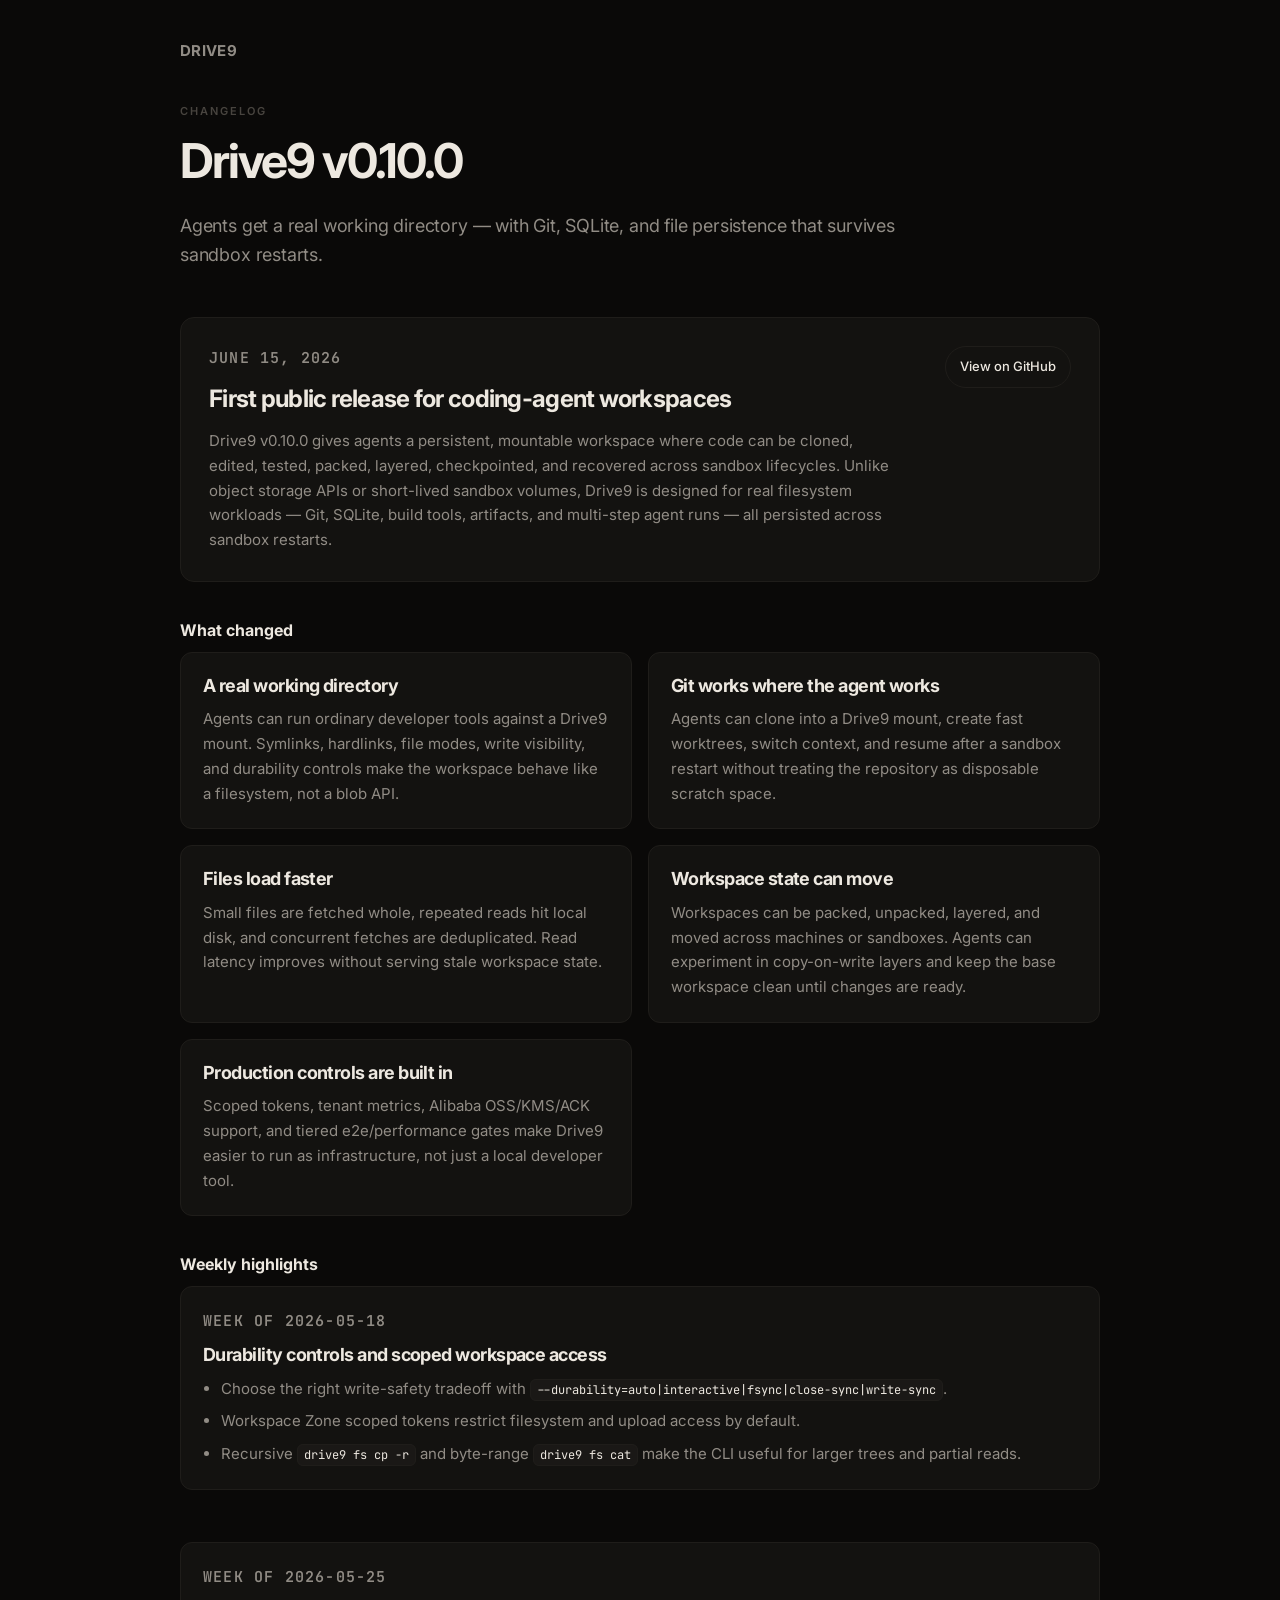
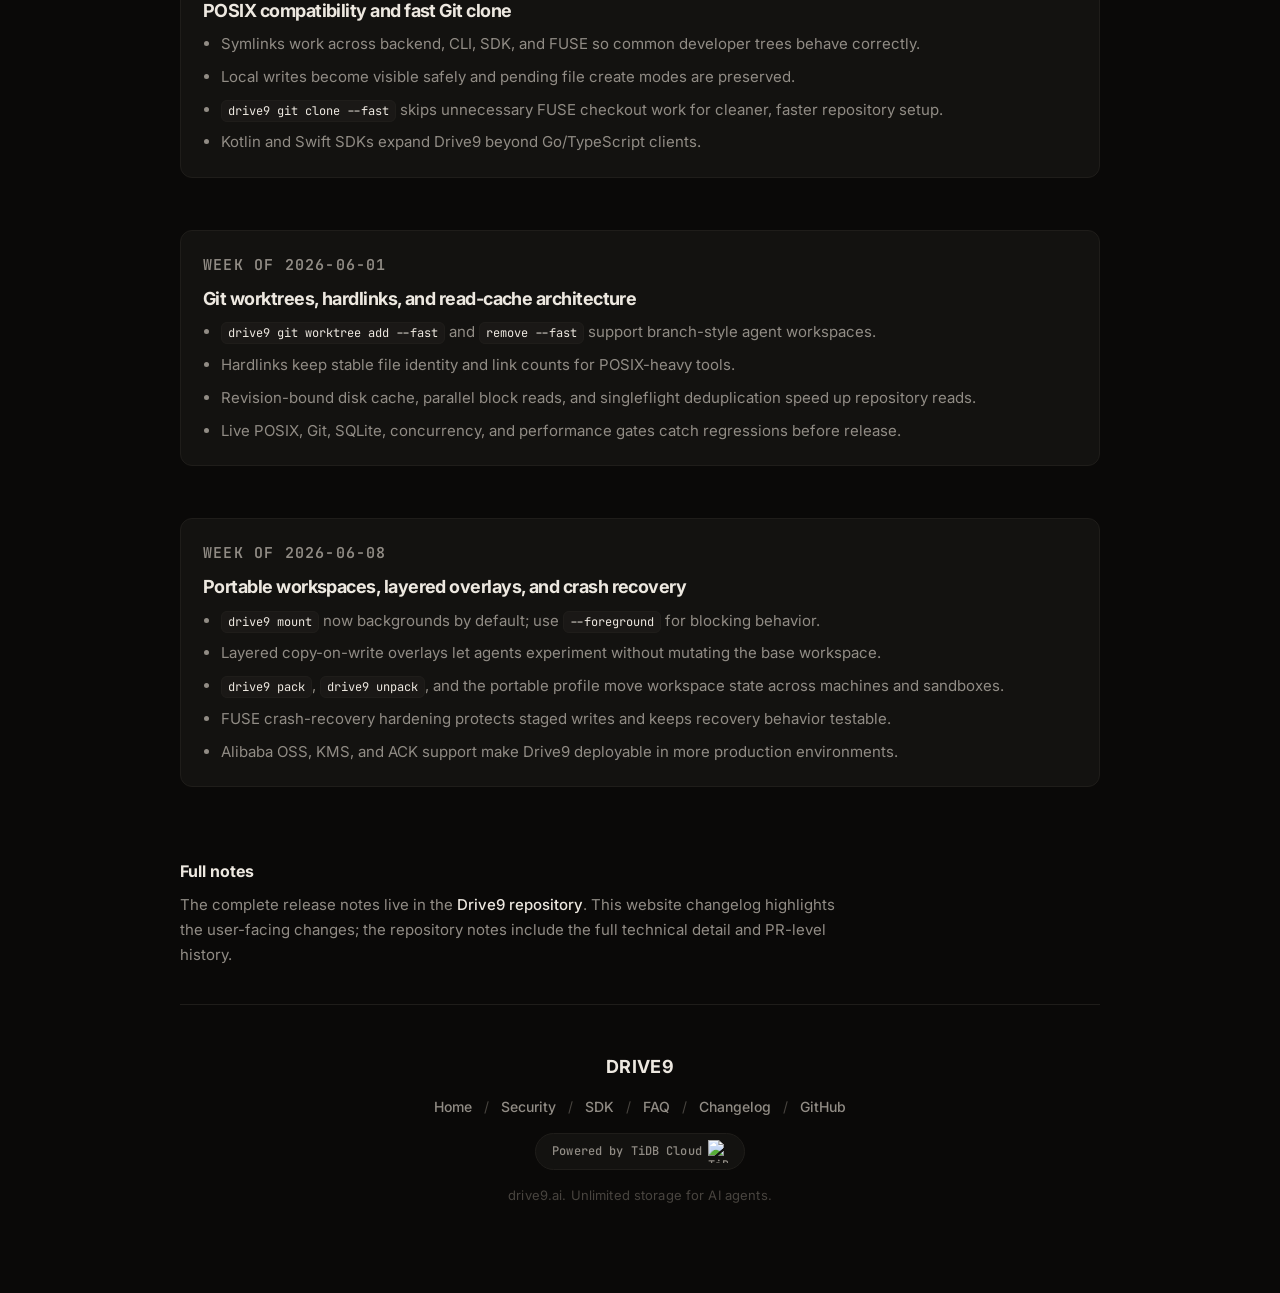
==== site/changelog.html @ 636fbf5d "site: add release notes page" ====
<!DOCTYPE html>
<html lang="en">
<head>
    <meta charset="UTF-8">
    <meta name="viewport" content="width=device-width, initial-scale=1.0">
    <title>Changelog — drive9</title>
    <link rel="icon" type="image/svg+xml" href="favicon.svg">
    <meta name="description" content="Drive9 v0.10.0 changelog: a persistent working directory for coding agents, with Git, SQLite, portable overlays, and durable files that survive sandbox restarts.">
    <link rel="stylesheet" href="styles.css">
</head>
<body>
    <main class="page secondary-page release-page">
        <header class="topbar">
            <a class="brand" href="/" aria-label="drive9 home">drive9</a>
        </header>

        <article class="secondary-content release-content">
            <p class="faq-kicker">Changelog</p>
            <h1>Drive9 v0.10.0</h1>

            <p class="secondary-intro release-intro">
                Agents get a real working directory — with Git, SQLite, and file persistence that survives sandbox restarts.
            </p>

            <section class="release-hero-card" aria-label="Latest release summary">
                <div>
                    <p class="release-date">June 15, 2026</p>
                    <h2>First public release for coding-agent workspaces</h2>
                    <p>
                        Drive9 v0.10.0 gives agents a persistent, mountable workspace where code can be cloned, edited, tested, packed, layered, checkpointed, and recovered across sandbox lifecycles. Unlike object storage APIs or short-lived sandbox volumes, Drive9 is designed for real filesystem workloads — Git, SQLite, build tools, artifacts, and multi-step agent runs — all persisted across sandbox restarts.
                    </p>
                </div>
                <a class="release-action" href="https://github.com/mem9-ai/drive9/releases/tag/v0.10.0" target="_blank" rel="noreferrer">View on GitHub</a>
            </section>

            <section>
                <h2>What changed</h2>
                <div class="release-grid">
                    <div class="release-card">
                        <h3>A real working directory</h3>
                        <p>Agents can run ordinary developer tools against a Drive9 mount. Symlinks, hardlinks, file modes, write visibility, and durability controls make the workspace behave like a filesystem, not a blob API.</p>
                    </div>
                    <div class="release-card">
                        <h3>Git works where the agent works</h3>
                        <p>Agents can clone into a Drive9 mount, create fast worktrees, switch context, and resume after a sandbox restart without treating the repository as disposable scratch space.</p>
                    </div>
                    <div class="release-card">
                        <h3>Files load faster</h3>
                        <p>Small files are fetched whole, repeated reads hit local disk, and concurrent fetches are deduplicated. Read latency improves without serving stale workspace state.</p>
                    </div>
                    <div class="release-card">
                        <h3>Workspace state can move</h3>
                        <p>Workspaces can be packed, unpacked, layered, and moved across machines or sandboxes. Agents can experiment in copy-on-write layers and keep the base workspace clean until changes are ready.</p>
                    </div>
                    <div class="release-card">
                        <h3>Production controls are built in</h3>
                        <p>Scoped tokens, tenant metrics, Alibaba OSS/KMS/ACK support, and tiered e2e/performance gates make Drive9 easier to run as infrastructure, not just a local developer tool.</p>
                    </div>
                </div>
            </section>

            <section>
                <h2>Weekly highlights</h2>
                <div class="release-timeline">
                    <section class="release-week">
                        <p class="release-week-date">Week of 2026-05-18</p>
                        <h3>Durability controls and scoped workspace access</h3>
                        <ul>
                            <li>Choose the right write-safety tradeoff with <code>--durability=auto|interactive|fsync|close-sync|write-sync</code>.</li>
                            <li>Workspace Zone scoped tokens restrict filesystem and upload access by default.</li>
                            <li>Recursive <code>drive9 fs cp -r</code> and byte-range <code>drive9 fs cat</code> make the CLI useful for larger trees and partial reads.</li>
                        </ul>
                    </section>

                    <section class="release-week">
                        <p class="release-week-date">Week of 2026-05-25</p>
                        <h3>POSIX compatibility and fast Git clone</h3>
                        <ul>
                            <li>Symlinks work across backend, CLI, SDK, and FUSE so common developer trees behave correctly.</li>
                            <li>Local writes become visible safely and pending file create modes are preserved.</li>
                            <li><code>drive9 git clone --fast</code> skips unnecessary FUSE checkout work for cleaner, faster repository setup.</li>
                            <li>Kotlin and Swift SDKs expand Drive9 beyond Go/TypeScript clients.</li>
                        </ul>
                    </section>

                    <section class="release-week">
                        <p class="release-week-date">Week of 2026-06-01</p>
                        <h3>Git worktrees, hardlinks, and read-cache architecture</h3>
                        <ul>
                            <li><code>drive9 git worktree add --fast</code> and <code>remove --fast</code> support branch-style agent workspaces.</li>
                            <li>Hardlinks keep stable file identity and link counts for POSIX-heavy tools.</li>
                            <li>Revision-bound disk cache, parallel block reads, and singleflight deduplication speed up repository reads.</li>
                            <li>Live POSIX, Git, SQLite, concurrency, and performance gates catch regressions before release.</li>
                        </ul>
                    </section>

                    <section class="release-week">
                        <p class="release-week-date">Week of 2026-06-08</p>
                        <h3>Portable workspaces, layered overlays, and crash recovery</h3>
                        <ul>
                            <li><code>drive9 mount</code> now backgrounds by default; use <code>--foreground</code> for blocking behavior.</li>
                            <li>Layered copy-on-write overlays let agents experiment without mutating the base workspace.</li>
                            <li><code>drive9 pack</code>, <code>drive9 unpack</code>, and the portable profile move workspace state across machines and sandboxes.</li>
                            <li>FUSE crash-recovery hardening protects staged writes and keeps recovery behavior testable.</li>
                            <li>Alibaba OSS, KMS, and ACK support make Drive9 deployable in more production environments.</li>
                        </ul>
                    </section>
                </div>
            </section>

            <section class="release-footnote">
                <h2>Full notes</h2>
                <p>
                    The complete release notes live in the <a href="https://github.com/mem9-ai/drive9/blob/main/docs/release-notes/2026-05-18-to-2026-06-14.md" target="_blank" rel="noreferrer">Drive9 repository</a>. This website changelog highlights the user-facing changes; the repository notes include the full technical detail and PR-level history.
                </p>
            </section>
        </article>

        <footer>
            <div class="footer-brand">drive9</div>
            <nav class="footer-links" aria-label="Footer">
                <a href="/">Home</a>
                <span class="footer-sep">/</span>
                <a href="/security.html">Security</a>
                <span class="footer-sep">/</span>
                <a href="/sdk.html">SDK</a>
                <span class="footer-sep">/</span>
                <a href="/faq.html">FAQ</a>
                <span class="footer-sep">/</span>
                <a href="/changelog.html">Changelog</a>
                <span class="footer-sep">/</span>
                <a href="https://github.com/mem9-ai/drive9" target="_blank" rel="noreferrer">GitHub</a>
            </nav>
            <a class="powered-by" href="https://www.pingcap.com?utm_source=drive9&utm_medium=referral" target="_blank" rel="noreferrer">Powered by TiDB Cloud <img src="/tidb-logo.svg" alt="TiDB Cloud" width="20" height="23"></a>
            <p class="footer-tagline">drive9.ai. Unlimited storage for AI agents.</p>
        </footer>
    </main>
</body>
</html>
---- site/styles.css ----
@import url('https://fonts.googleapis.com/css2?family=Inter:wght@400;500;700&family=JetBrains+Mono:wght@400;500;600&display=swap');

:root {
    color-scheme: dark;
    --bg: #0a0908;
    --ink: #ede8e0;
    --muted: #918c85;
    --faint: #48443f;
    --line: #1f1d1a;
    --paper: #131210;
    --warm: #1a1816;
}

*, *::before, *::after { box-sizing: border-box; margin: 0; padding: 0; }

html {
    min-height: 100%;
    -webkit-font-smoothing: antialiased;
    -moz-osx-font-smoothing: grayscale;
}

body {
    min-height: 100vh;
    background: var(--bg);
    color: var(--ink);
    font-family: 'Inter', ui-sans-serif, system-ui, -apple-system, sans-serif;
    font-size: 16px;
    line-height: 1.5;
}

a {
    color: inherit;
    text-decoration: none;
    transition: opacity 0.2s;
}

a:hover { opacity: 0.6; }

/* ---- Layout ---- */

.page {
    width: min(920px, calc(100% - 64px));
    min-height: 100vh;
    margin: 0 auto;
    display: flex;
    flex-direction: column;
}

/* ---- Topbar ---- */

.topbar {
    display: flex;
    align-items: center;
    padding: 40px 0;
}

.brand {
    font-size: 15px;
    font-weight: 700;
    letter-spacing: 0.02em;
    color: var(--muted);
    text-transform: uppercase;
}

/* ---- Hero ---- */

.hero {
    flex: 1;
    display: flex;
    flex-direction: column;
    justify-content: center;
    gap: 0;
    padding: 0 0 72px;
}

.eyebrow {
    margin-bottom: 28px;
    color: var(--faint);
    font-size: 11px;
    font-weight: 600;
    letter-spacing: 0.18em;
    text-transform: uppercase;
}

h1 {
    max-width: 20ch;
    margin-bottom: 20px;
    font-size: clamp(44px, 6vw, 68px);
    font-weight: 700;
    line-height: 0.95;
    letter-spacing: -0.045em;
    color: var(--ink);
}

.hero h1 {
    background: linear-gradient(135deg, #ede8e0 0%, #918c85 40%, #ede8e0 60%, #48443f 100%);
    background-size: 200% 200%;
    -webkit-background-clip: text;
    -webkit-text-fill-color: transparent;
    background-clip: text;
    animation: shimmer 6s ease-in-out infinite;
}

@keyframes shimmer {
    0%, 100% { background-position: 0% 50%; }
    50% { background-position: 100% 50%; }
}

.subcopy {
    max-width: 540px;
    margin-bottom: 48px;
    color: var(--muted);
    font-size: 18px;
    line-height: 1.5;
    letter-spacing: -0.01em;
}

.instruction-label {
    margin-bottom: 16px;
    font-family: 'Inter', sans-serif;
    font-size: 11px;
    font-weight: 600;
    letter-spacing: 0.18em;
    text-transform: uppercase;
    color: var(--faint);
}

/* ---- The instruction — the core artifact ---- */

.instruction {
    position: relative;
    max-width: 780px;
    margin-bottom: 40px;
    padding: 32px 36px;
    border: 1px solid var(--line);
    border-radius: 12px;
    background: var(--paper);
    box-shadow:
        0 1px 2px rgba(0, 0, 0, 0.2),
        0 8px 32px rgba(0, 0, 0, 0.4);
    font-family: 'JetBrains Mono', 'SFMono-Regular', Consolas, monospace;
    font-size: clamp(16px, 2vw, 21px);
    font-weight: 500;
    line-height: 1.6;
    letter-spacing: -0.02em;
    color: var(--ink);
    cursor: pointer;
    transition: box-shadow 0.3s, border-color 0.3s;
}

.instruction:hover {
    border-color: #3d3832;
    box-shadow:
        0 1px 2px rgba(0, 0, 0, 0.2),
        0 12px 48px rgba(0, 0, 0, 0.5);
}

.instruction:focus-visible {
    outline: 2px solid #b9b2a7;
    outline-offset: 4px;
}

.instruction::after {
    content: 'click to copy';
    position: absolute;
    top: 12px;
    right: 16px;
    font-family: 'Inter', sans-serif;
    font-size: 10px;
    font-weight: 600;
    letter-spacing: 0.08em;
    text-transform: uppercase;
    color: var(--faint);
    opacity: 0;
    transition: opacity 0.25s;
}

.instruction:hover::after {
    opacity: 1;
}

.instruction[data-copied]::after {
    content: 'copied';
    opacity: 1;
    color: var(--ink);
}

/* ---- Human-facing resources ---- */

.human {
    padding-top: 10px;
}

.human-label {
    padding-bottom: 14px;
    color: var(--faint);
    font-size: 11px;
    font-weight: 600;
    letter-spacing: 0.18em;
    text-transform: uppercase;
}

.trust {
    display: flex;
    align-items: center;
    gap: 18px;
    padding: 22px 0;
    border-top: 1px solid var(--line);
    color: var(--muted);
    font-size: 15px;
    font-weight: 500;
    letter-spacing: 0.01em;
}

.trust strong {
    color: var(--ink);
    font-size: 16px;
    font-weight: 700;
    margin-right: 10px;
}

.trust a {
    margin-left: auto;
    color: var(--muted);
    font-size: 13px;
    font-weight: 600;
    white-space: nowrap;
}

.trust a:hover { opacity: 0.5; }

.setup {
    display: flex;
    align-items: center;
    gap: 20px;
    padding: 24px 0;
    border-top: 1px solid var(--line);
    font-size: 13px;
    color: var(--muted);
}

.setup p {
    font-weight: 600;
    color: var(--ink);
    white-space: nowrap;
}

.setup code {
    padding: 8px 14px;
    border: 1px solid var(--line);
    border-radius: 8px;
    background: var(--warm);
    font-family: 'JetBrains Mono', monospace;
    font-size: 12px;
    font-weight: 500;
    color: var(--ink);
    user-select: all;
}

.setup a {
    margin-left: auto;
    font-weight: 600;
    color: var(--muted);
    white-space: nowrap;
}

.setup a:hover { opacity: 0.5; }

/* ---- Footer ---- */

footer {
    display: flex;
    flex-direction: column;
    align-items: center;
    gap: 16px;
    padding: 48px 0 48px;
    border-top: 1px solid var(--line);
    text-align: center;
}

.footer-brand {
    font-size: 18px;
    font-weight: 700;
    letter-spacing: 0.02em;
    color: var(--ink);
    text-transform: uppercase;
}

.footer-links {
    display: flex;
    align-items: center;
    gap: 12px;
    font-size: 14px;
    font-weight: 500;
    color: var(--muted);
}

.footer-links a { color: var(--muted); }
.footer-links a:hover { opacity: 0.5; }

.footer-sep {
    color: var(--faint);
    font-weight: 400;
}

.powered-by {
    display: inline-flex;
    align-items: center;
    gap: 6px;
    padding: 6px 16px;
    border: 1px solid var(--line);
    border-radius: 20px;
    background: var(--paper);
    font-family: 'JetBrains Mono', monospace;
    font-size: 12px;
    font-weight: 500;
    color: var(--muted);
    letter-spacing: 0.01em;
    transition: border-color 0.2s;
}

.powered-by img {
    display: block;
}

.powered-by:hover {
    border-color: #3d3832;
    opacity: 1;
}

.footer-tagline {
    font-size: 13px;
    font-weight: 400;
    color: var(--faint);
    letter-spacing: 0.01em;
}

/* ---- Secondary pages ---- */

.secondary-page {
    padding-bottom: 40px;
}

.secondary-page h1 {
    max-width: none;
    margin-bottom: 24px;
    font-size: clamp(32px, 5vw, 48px);
    line-height: 1.1;
}

.secondary-intro {
    max-width: 680px;
    margin-bottom: 48px;
    color: var(--muted);
    font-size: 18px;
    line-height: 1.6;
    letter-spacing: -0.01em;
}

.secondary-content section {
    margin-bottom: 36px;
}

.secondary-content h2 {
    margin-bottom: 10px;
    font-size: 16px;
    font-weight: 700;
    color: var(--ink);
}

.secondary-content section p {
    max-width: 680px;
    color: var(--muted);
    font-size: 15px;
    line-height: 1.65;
}

.secondary-content section a {
    color: var(--ink);
    font-weight: 500;
}

/* ---- FAQ page ---- */

.faq-page h1 {
    max-width: 12ch;
    margin-bottom: 24px;
    font-size: clamp(34px, 5vw, 52px);
    line-height: 1.02;
}

.faq-kicker {
    margin-bottom: 16px;
    color: var(--faint);
    font-size: 11px;
    font-weight: 600;
    letter-spacing: 0.18em;
    text-transform: uppercase;
}

.faq-intro {
    max-width: 680px;
    margin-bottom: 48px;
}

.faq-list {
    border-top: 1px solid var(--line);
}

.faq-item {
    display: grid;
    grid-template-columns: 56px minmax(0, 1fr);
    gap: 18px;
    padding: 24px 0 28px;
    border-bottom: 1px solid var(--line);
}

.faq-number {
    padding-top: 2px;
    font-family: 'JetBrains Mono', 'SFMono-Regular', Consolas, monospace;
    font-size: 12px;
    font-weight: 600;
    letter-spacing: 0.08em;
    color: var(--faint);
}

.faq-copy h2 {
    margin-bottom: 10px;
    font-size: 22px;
    font-weight: 700;
    line-height: 1.2;
    letter-spacing: -0.03em;
    color: var(--ink);
}

.faq-copy p {
    max-width: 680px;
    color: var(--muted);
    font-size: 15px;
    line-height: 1.7;
}

.faq-copy code {
    padding: 2px 6px;
    border: 1px solid var(--line);
    border-radius: 6px;
    background: var(--warm);
    font-family: 'JetBrains Mono', monospace;
    font-size: 12px;
    color: var(--ink);
}

.faq-copy a {
    color: var(--ink);
    font-weight: 500;
}

/* ---- Responsive ---- */

@media (max-width: 720px) {
    .page { width: min(100% - 40px, 920px); }
    .hero { padding: 20px 0 60px; }
    h1 { font-size: 48px; margin-bottom: 36px; }
    .instruction { padding: 24px; }
    .instruction::after { display: none; }
    .trust { flex-direction: column; align-items: flex-start; gap: 10px; }
    .trust a { margin-left: 0; }
    .setup { flex-direction: column; align-items: flex-start; gap: 12px; }
    .setup a { margin-left: 0; }
    .faq-item { grid-template-columns: 1fr; gap: 8px; }
    .faq-copy h2 { font-size: 20px; }
}

/* ---- Release notes page ---- */

.release-page h1 {
    max-width: 12ch;
}

.release-intro {
    max-width: 760px;
}

.release-hero-card {
    display: flex;
    align-items: flex-start;
    justify-content: space-between;
    gap: 32px;
    margin-bottom: 48px;
    padding: 28px;
    border: 1px solid var(--line);
    border-radius: 14px;
    background: var(--paper);
}

.release-hero-card h2 {
    margin-bottom: 12px;
    font-size: 24px;
    letter-spacing: -0.03em;
}

.release-hero-card p {
    max-width: 640px;
}

.release-date,
.release-week-date {
    margin-bottom: 10px;
    color: var(--faint);
    font-family: 'JetBrains Mono', monospace;
    font-size: 12px;
    font-weight: 600;
    letter-spacing: 0.08em;
    text-transform: uppercase;
}

.release-action {
    flex: 0 0 auto;
    padding: 10px 14px;
    border: 1px solid var(--line);
    border-radius: 999px;
    color: var(--ink);
    font-size: 13px;
    font-weight: 600;
    white-space: nowrap;
}

.release-grid {
    display: grid;
    grid-template-columns: repeat(2, minmax(0, 1fr));
    gap: 16px;
}

.release-card,
.release-week {
    padding: 22px;
    border: 1px solid var(--line);
    border-radius: 12px;
    background: var(--paper);
}

.release-card h3,
.release-week h3 {
    margin-bottom: 10px;
    color: var(--ink);
    font-size: 18px;
    line-height: 1.25;
    letter-spacing: -0.03em;
}

.release-card p,
.release-footnote p {
    max-width: 680px;
    color: var(--muted);
    font-size: 15px;
    line-height: 1.7;
}

.release-timeline {
    display: grid;
    gap: 16px;
}

.release-week ul {
    display: grid;
    gap: 8px;
    padding-left: 18px;
    color: var(--muted);
    font-size: 15px;
    line-height: 1.65;
}

.release-week code {
    padding: 2px 6px;
    border: 1px solid var(--line);
    border-radius: 6px;
    background: var(--warm);
    font-family: 'JetBrains Mono', monospace;
    font-size: 12px;
    color: var(--ink);
}

.release-footnote a {
    color: var(--ink);
    font-weight: 600;
}

@media (max-width: 720px) {
    .release-hero-card {
        flex-direction: column;
        gap: 18px;
        padding: 22px;
    }
    .release-grid {
        grid-template-columns: 1fr;
    }
}
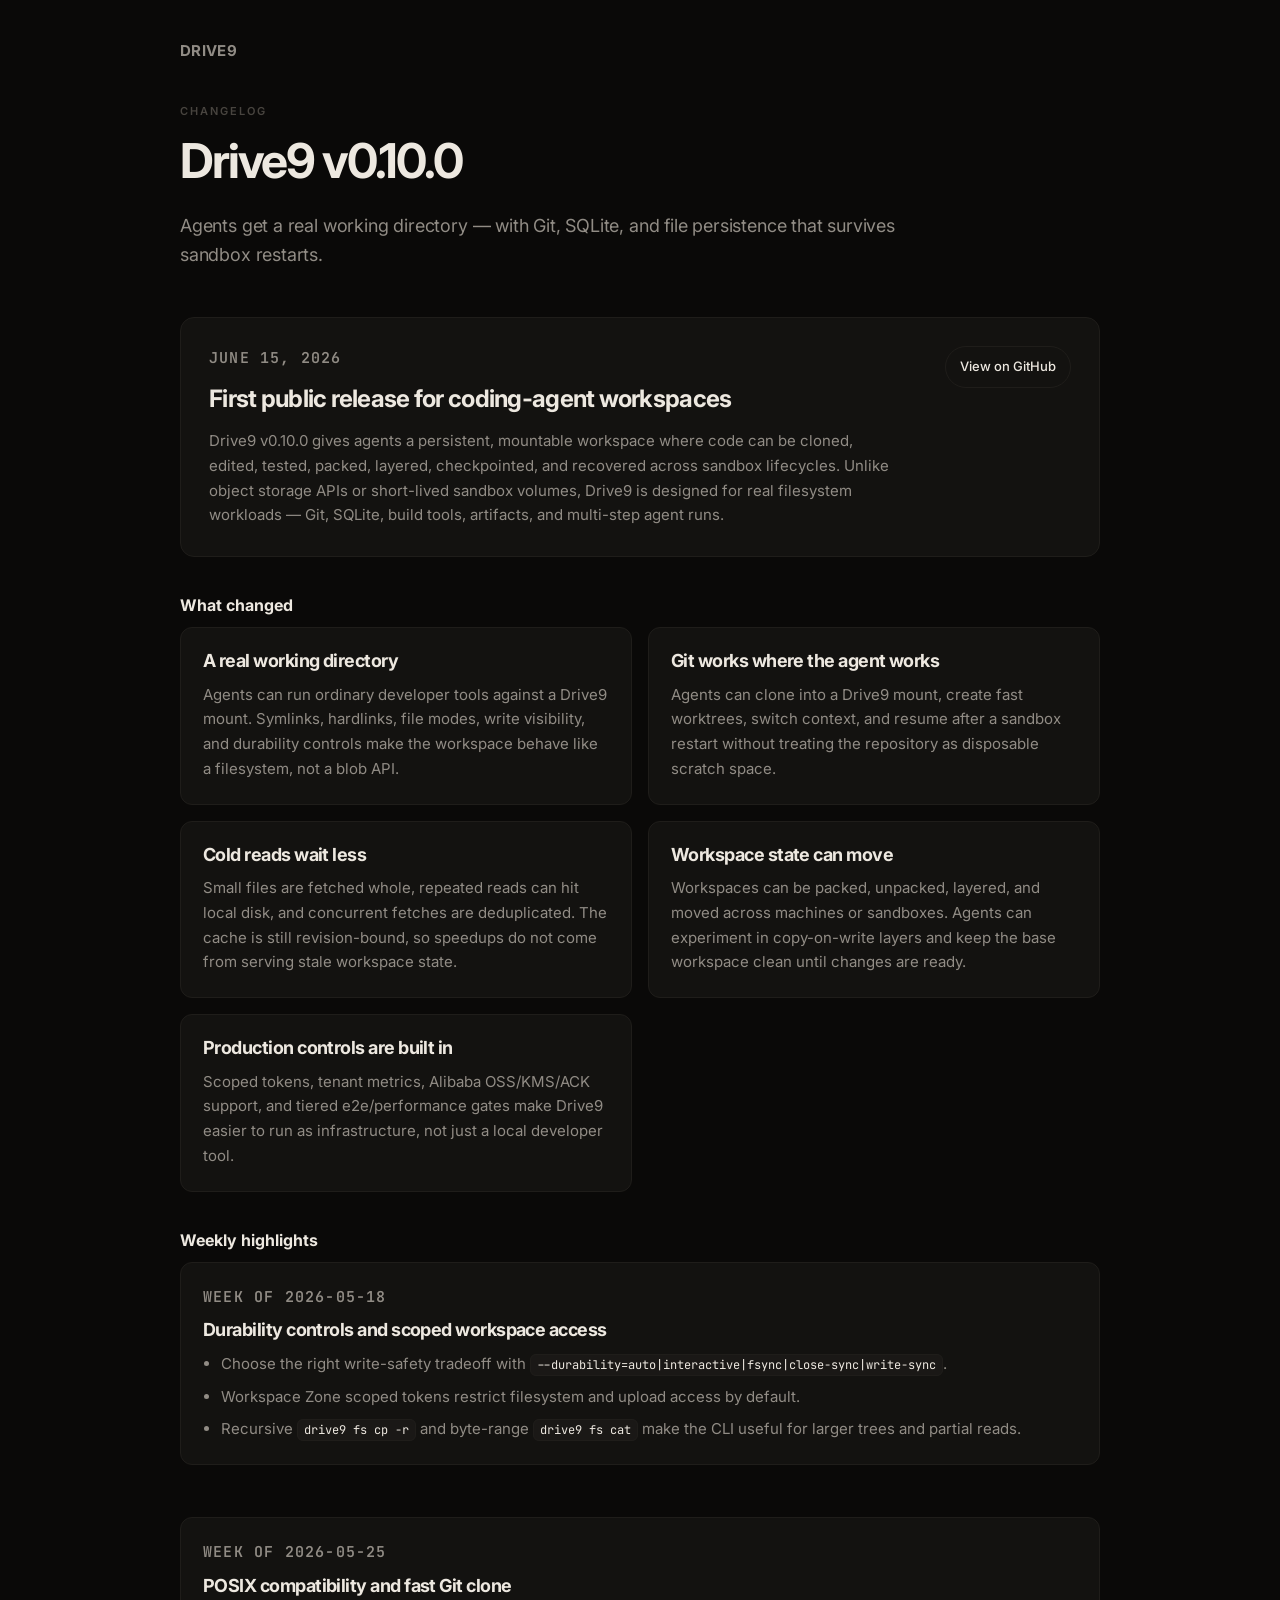
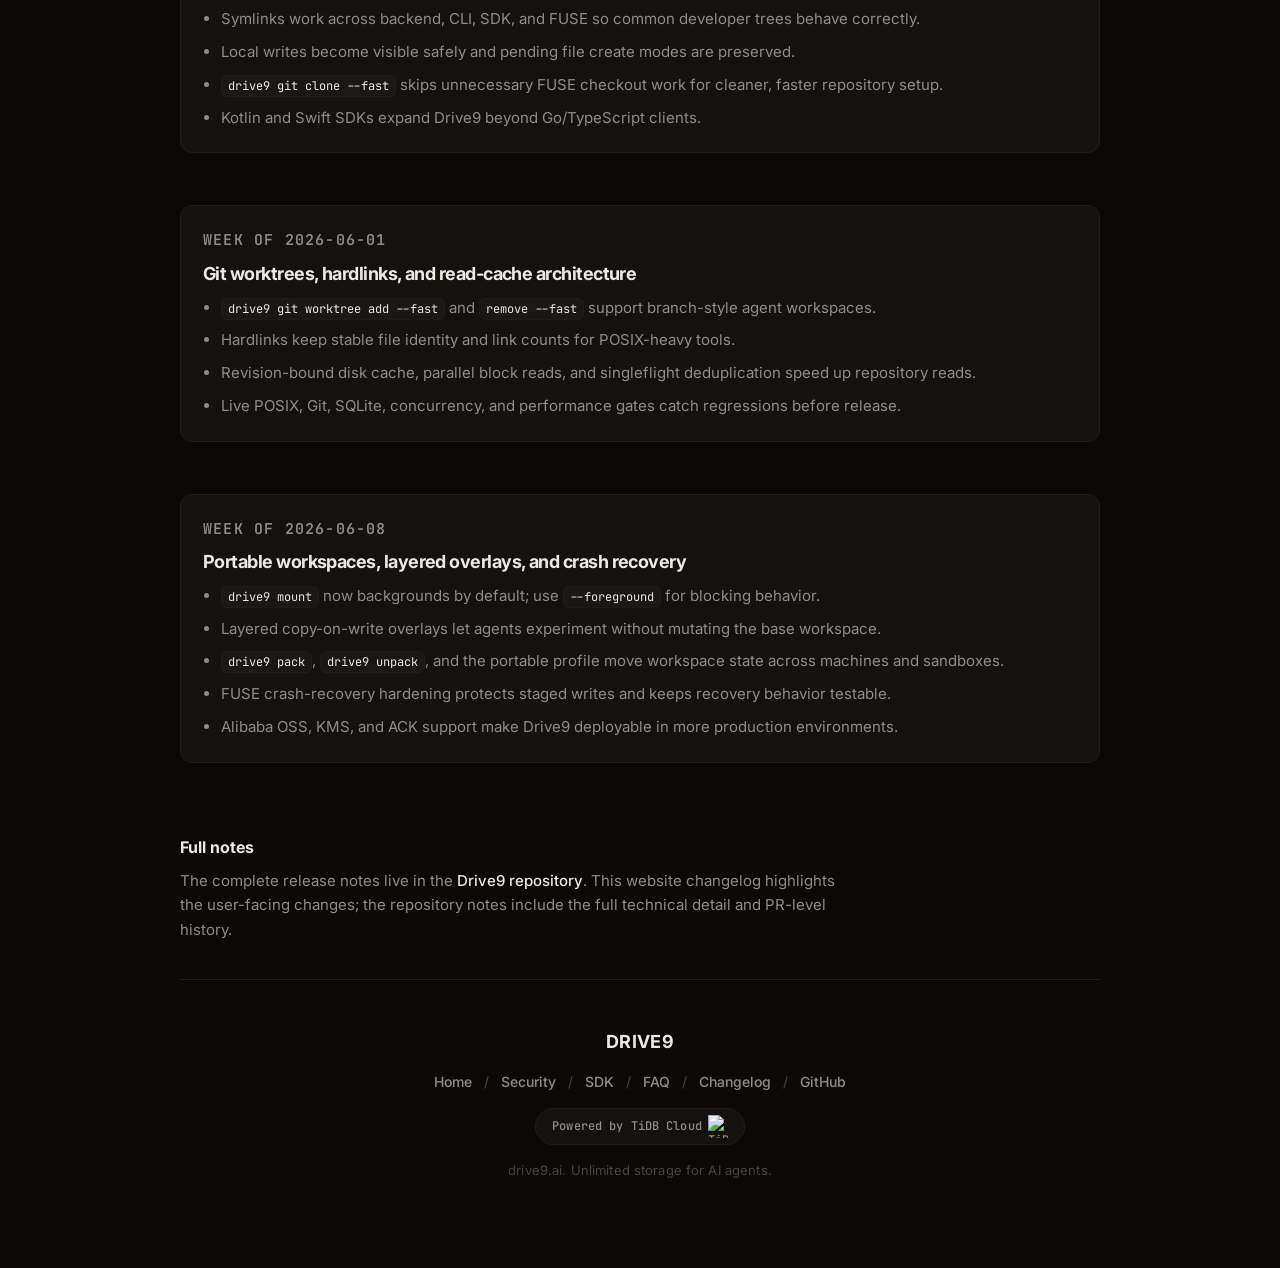
==== commit 2124dec1: "site: add release notes page" ====
--- a/site/changelog.html
+++ b/site/changelog.html
@@ -27,7 +27,7 @@
                     <p class="release-date">June 15, 2026</p>
                     <h2>First public release for coding-agent workspaces</h2>
                     <p>
-                        Drive9 v0.10.0 gives agents a persistent, mountable workspace where code can be cloned, edited, tested, packed, layered, checkpointed, and recovered across sandbox lifecycles. Unlike object storage APIs or short-lived sandbox volumes, Drive9 is designed for real filesystem workloads — Git, SQLite, build tools, artifacts, and multi-step agent runs — all persisted across sandbox restarts.
+                        Drive9 v0.10.0 gives agents a persistent, mountable workspace where code can be cloned, edited, tested, packed, layered, checkpointed, and recovered across sandbox lifecycles. Unlike object storage APIs or short-lived sandbox volumes, Drive9 is designed for real filesystem workloads — Git, SQLite, build tools, artifacts, and multi-step agent runs.
                     </p>
                 </div>
                 <a class="release-action" href="https://github.com/mem9-ai/drive9/releases/tag/v0.10.0" target="_blank" rel="noreferrer">View on GitHub</a>
@@ -45,8 +45,8 @@
                         <p>Agents can clone into a Drive9 mount, create fast worktrees, switch context, and resume after a sandbox restart without treating the repository as disposable scratch space.</p>
                     </div>
                     <div class="release-card">
-                        <h3>Files load faster</h3>
-                        <p>Small files are fetched whole, repeated reads hit local disk, and concurrent fetches are deduplicated. Read latency improves without serving stale workspace state.</p>
+                        <h3>Cold reads wait less</h3>
+                        <p>Small files are fetched whole, repeated reads can hit local disk, and concurrent fetches are deduplicated. The cache is still revision-bound, so speedups do not come from serving stale workspace state.</p>
                     </div>
                     <div class="release-card">
                         <h3>Workspace state can move</h3>
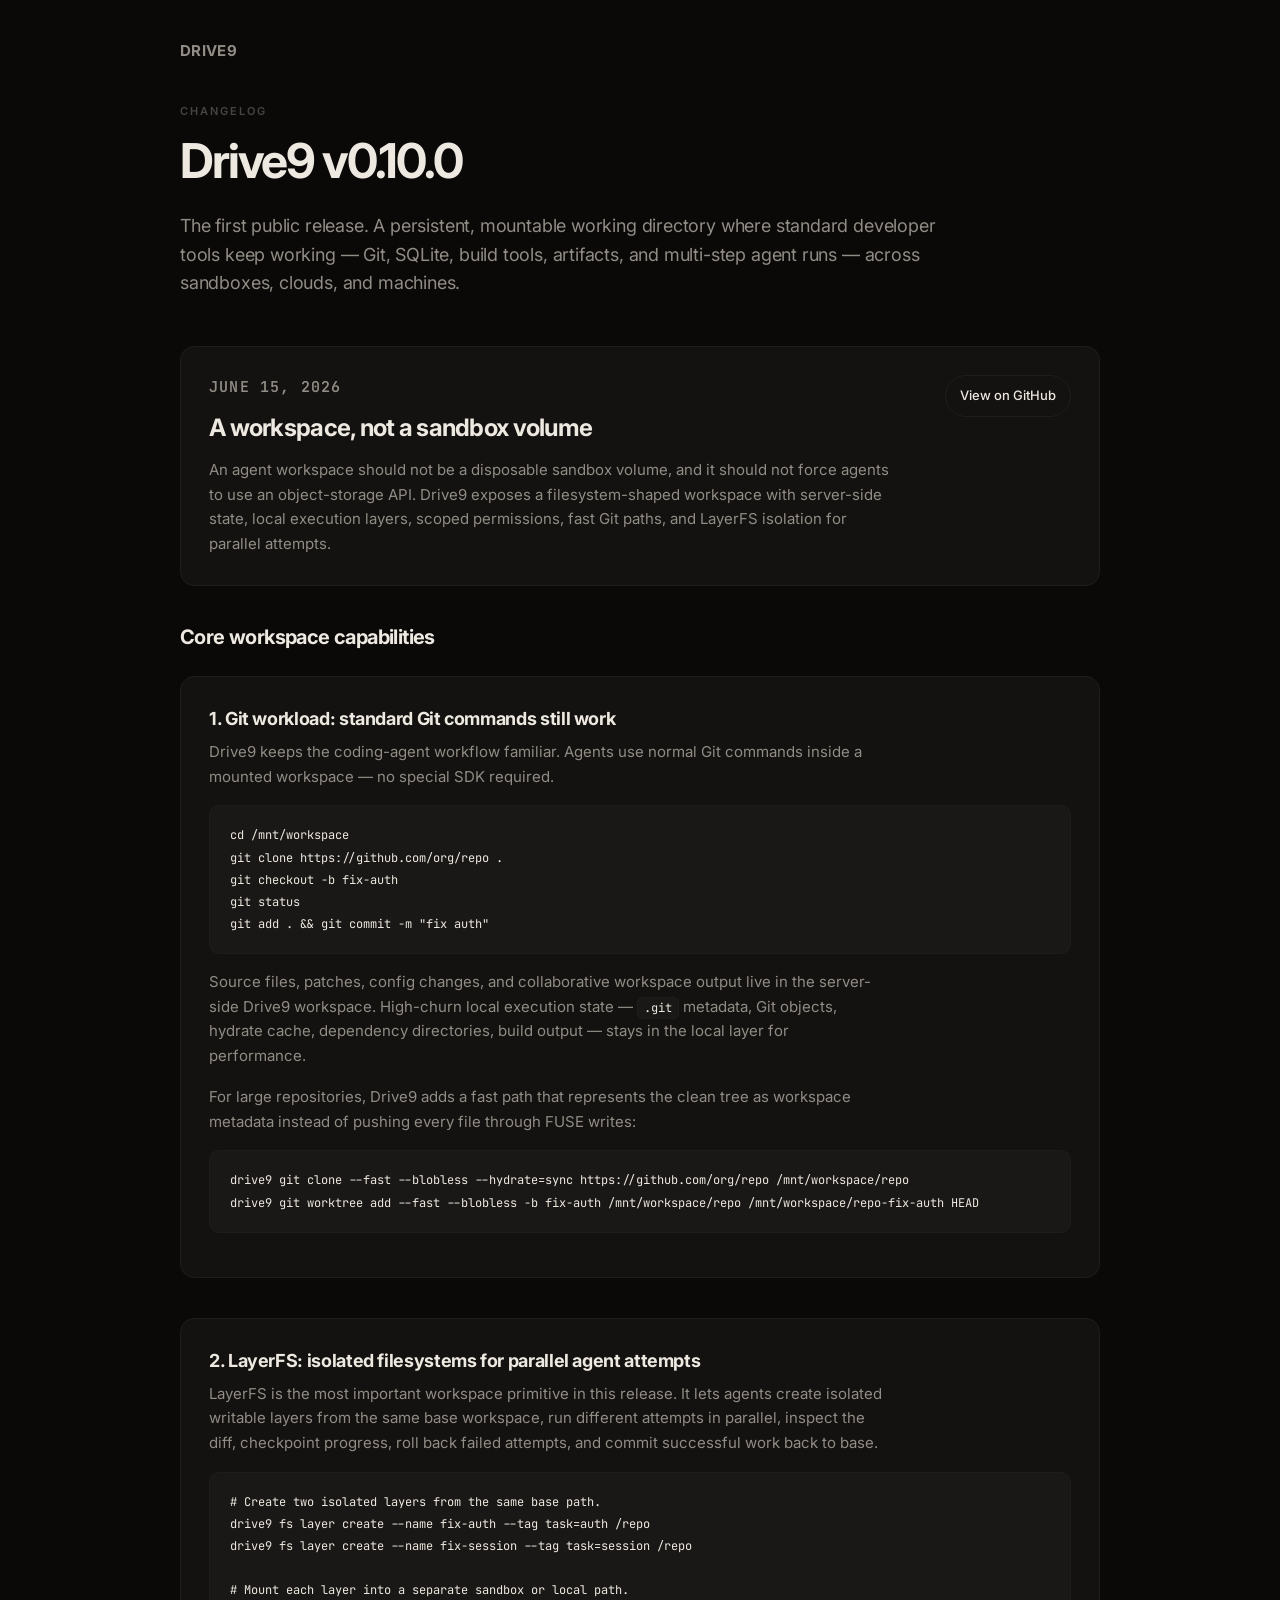
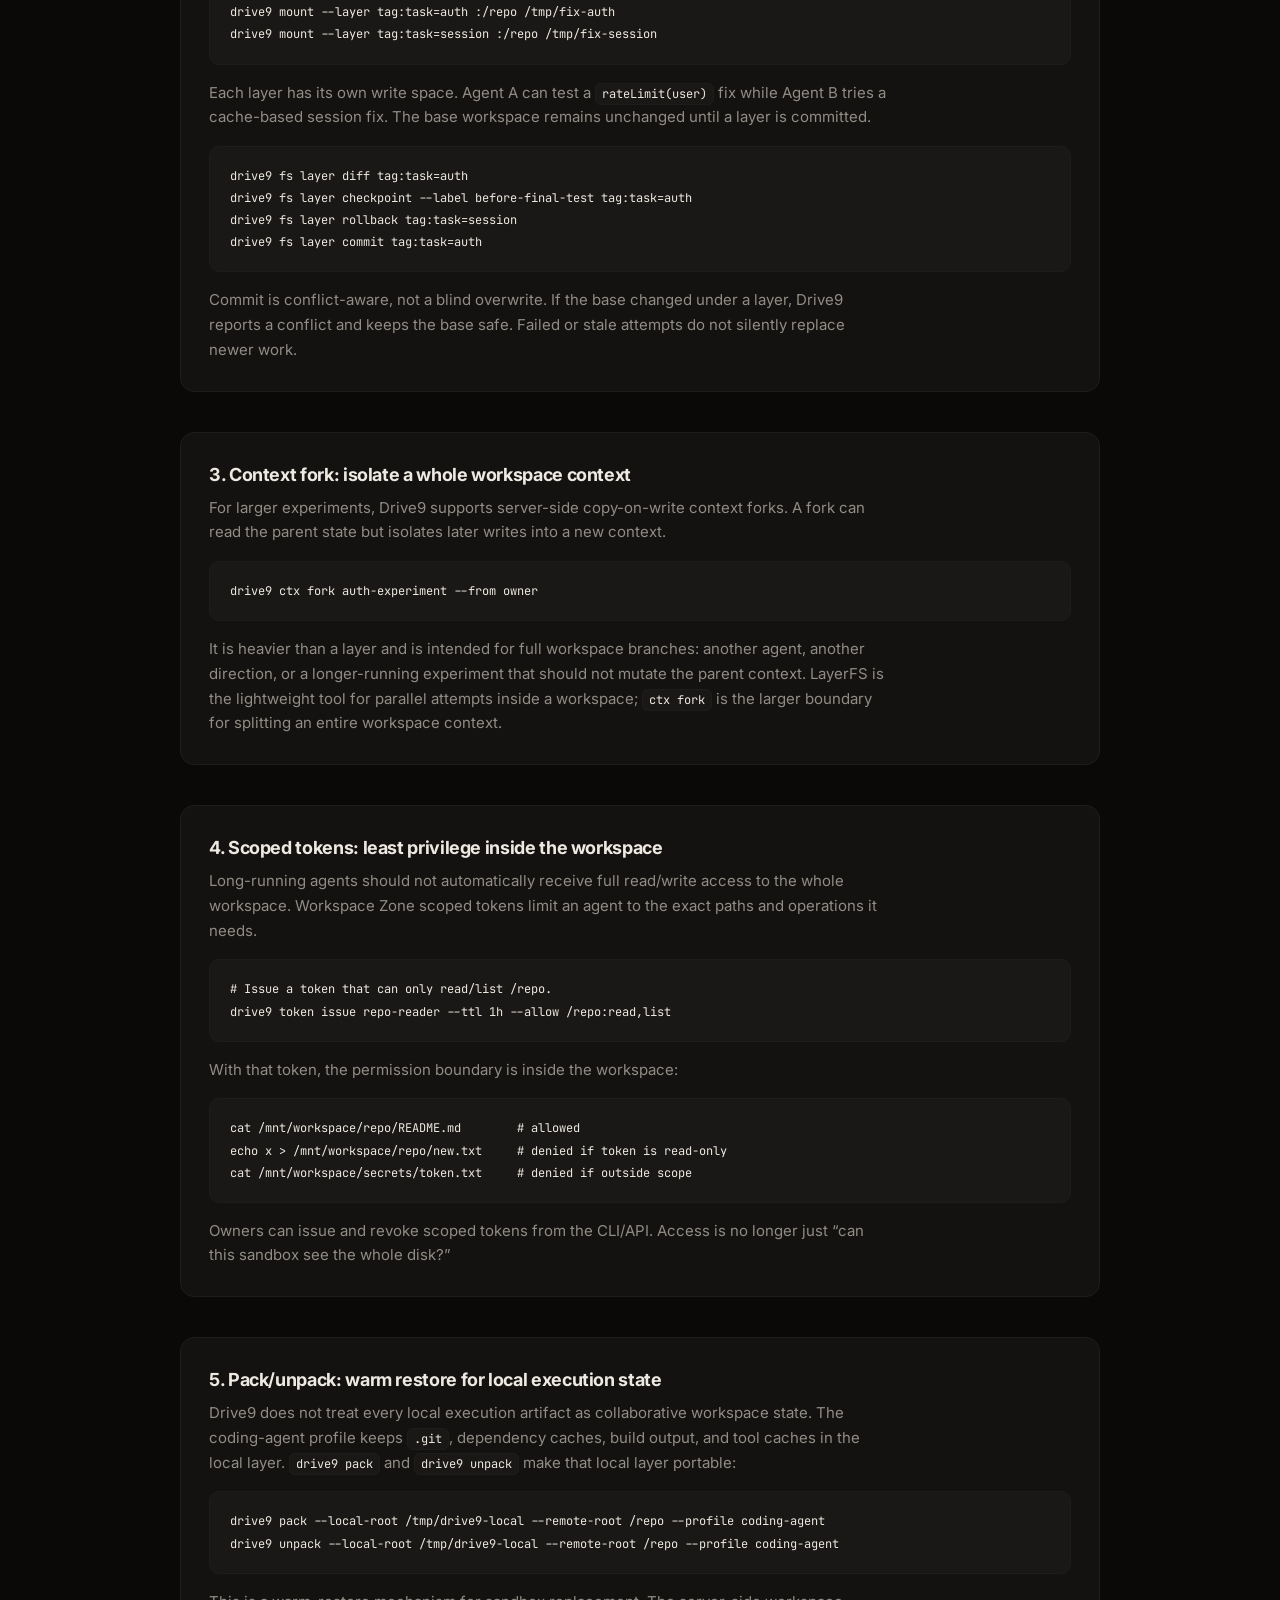
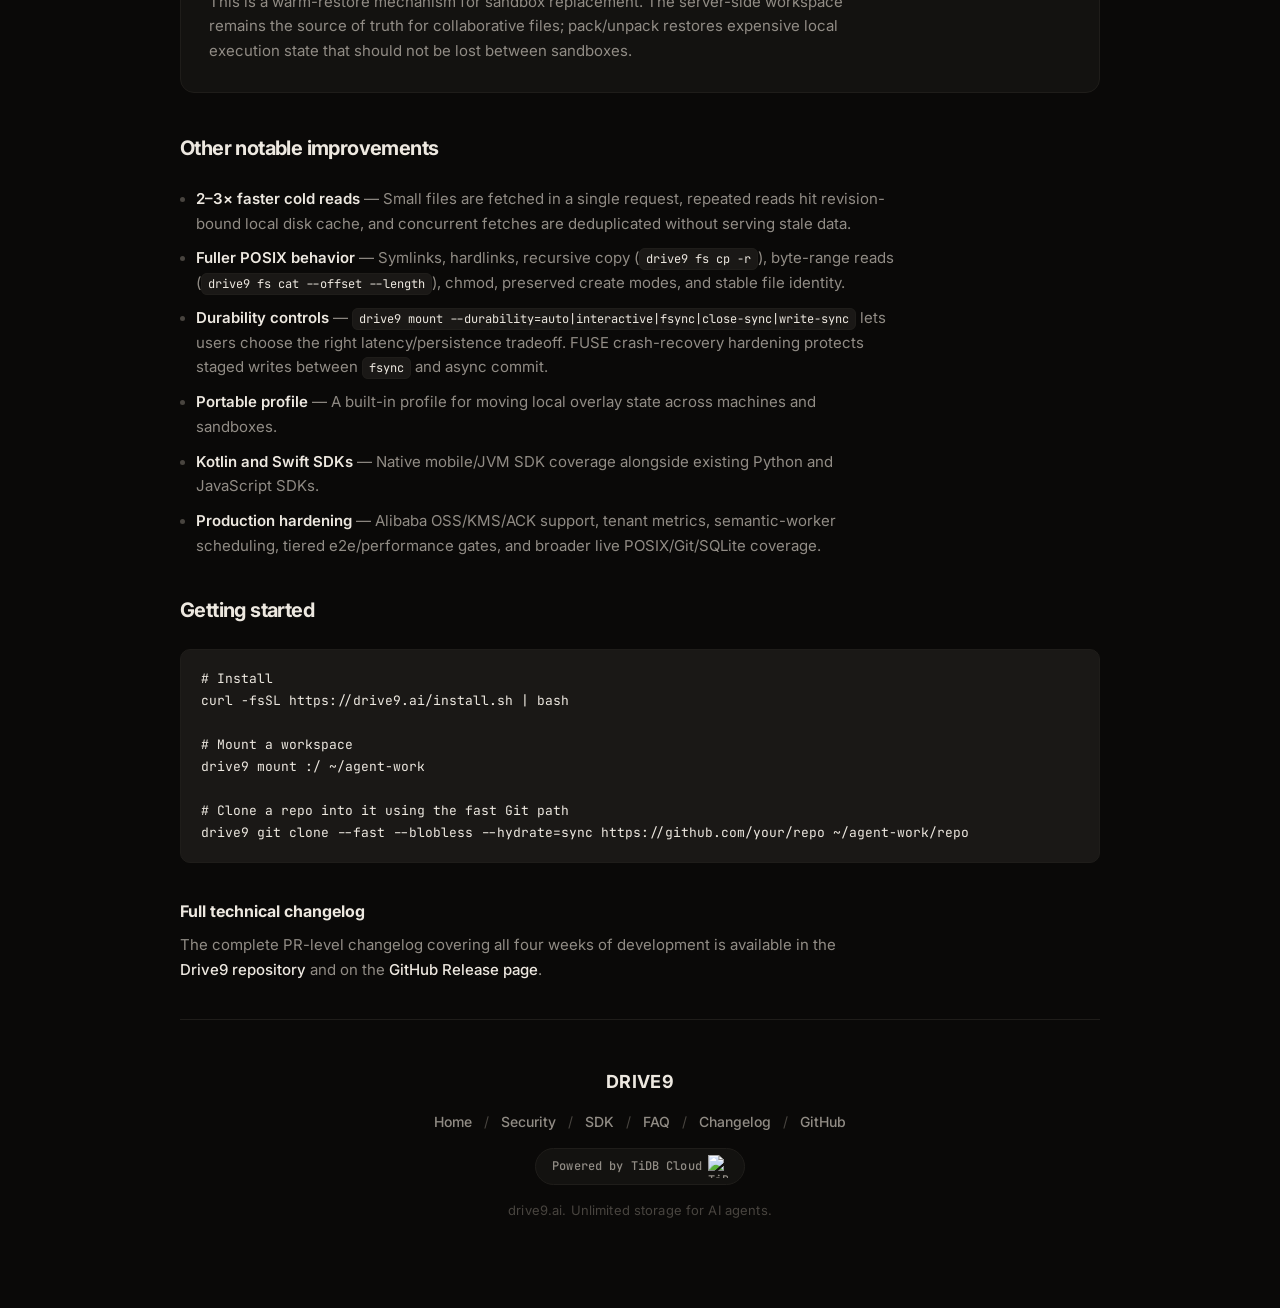
==== commit 2a60395f: "changelog: sync v0.10.0 page with GitHub Release final version Replaces the thin "What changed" card" ====
--- a/site/changelog.html
+++ b/site/changelog.html
@@ -5,8 +5,99 @@
     <meta name="viewport" content="width=device-width, initial-scale=1.0">
     <title>Changelog — drive9</title>
     <link rel="icon" type="image/svg+xml" href="favicon.svg">
-    <meta name="description" content="Drive9 v0.10.0 changelog: a persistent working directory for coding agents, with Git, SQLite, portable overlays, and durable files that survive sandbox restarts.">
+    <meta name="description" content="Drive9 v0.10.0: a persistent, mountable working directory for coding agents — Git-native workflows, LayerFS isolation, context forks, scoped tokens, and portable workspaces.">
     <link rel="stylesheet" href="styles.css">
+    <style>
+        /* Changelog-specific additions */
+        .release-section { margin-bottom: 48px; }
+        .release-section > h2 {
+            margin-bottom: 24px;
+            font-size: 20px;
+            font-weight: 700;
+            letter-spacing: -0.03em;
+            color: var(--ink);
+        }
+        .release-capability {
+            margin-bottom: 40px;
+            padding: 28px;
+            border: 1px solid var(--line);
+            border-radius: 14px;
+            background: var(--paper);
+        }
+        .release-capability h3 {
+            margin-bottom: 8px;
+            font-size: 18px;
+            font-weight: 700;
+            letter-spacing: -0.02em;
+            color: var(--ink);
+        }
+        .release-capability p {
+            max-width: 720px;
+            margin-bottom: 16px;
+            color: var(--muted);
+            font-size: 15px;
+            line-height: 1.7;
+        }
+        .release-capability p:last-child { margin-bottom: 0; }
+        .release-code {
+            overflow-x: auto;
+            margin: 16px 0;
+            padding: 18px 20px;
+            border: 1px solid var(--line);
+            border-radius: 10px;
+            background: var(--warm);
+            color: var(--ink);
+            font-family: 'JetBrains Mono', 'SFMono-Regular', Consolas, monospace;
+            font-size: 13px;
+            line-height: 1.7;
+            white-space: pre;
+        }
+        .release-code code { font-family: inherit; font-size: inherit; }
+        .release-bullets {
+            list-style: none;
+            padding: 0;
+            margin: 0 0 16px;
+        }
+        .release-bullets li {
+            position: relative;
+            padding-left: 16px;
+            margin-bottom: 10px;
+            max-width: 720px;
+            color: var(--muted);
+            font-size: 15px;
+            line-height: 1.65;
+        }
+        .release-bullets li::before {
+            content: '';
+            position: absolute;
+            left: 0;
+            top: 10px;
+            width: 5px;
+            height: 5px;
+            border-radius: 50%;
+            background: var(--faint);
+        }
+        .release-bullets li strong {
+            color: var(--ink);
+            font-weight: 600;
+        }
+        .release-bullets li code,
+        .release-capability code {
+            padding: 2px 6px;
+            border: 1px solid var(--line);
+            border-radius: 6px;
+            background: var(--warm);
+            font-family: 'JetBrains Mono', monospace;
+            font-size: 12px;
+            color: var(--ink);
+        }
+        .release-code code {
+            padding: 0;
+            border: none;
+            background: none;
+            border-radius: 0;
+        }
+    </style>
 </head>
 <body>
     <main class="page secondary-page release-page">
@@ -19,99 +110,146 @@
             <h1>Drive9 v0.10.0</h1>
 
             <p class="secondary-intro release-intro">
-                Agents get a real working directory — with Git, SQLite, and file persistence that survives sandbox restarts.
+                The first public release. A persistent, mountable working directory where standard developer tools keep working &mdash; Git, SQLite, build tools, artifacts, and multi-step agent runs &mdash; across sandboxes, clouds, and machines.
             </p>
 
             <section class="release-hero-card" aria-label="Latest release summary">
                 <div>
                     <p class="release-date">June 15, 2026</p>
-                    <h2>First public release for coding-agent workspaces</h2>
-                    <p>
-                        Drive9 v0.10.0 gives agents a persistent, mountable workspace where code can be cloned, edited, tested, packed, layered, checkpointed, and recovered across sandbox lifecycles. Unlike object storage APIs or short-lived sandbox volumes, Drive9 is designed for real filesystem workloads — Git, SQLite, build tools, artifacts, and multi-step agent runs.
+                    <h2>A workspace, not a sandbox volume</h2>
+                    <p>
+                        An agent workspace should not be a disposable sandbox volume, and it should not force agents to use an object-storage API. Drive9 exposes a filesystem-shaped workspace with server-side state, local execution layers, scoped permissions, fast Git paths, and LayerFS isolation for parallel attempts.
                     </p>
                 </div>
                 <a class="release-action" href="https://github.com/mem9-ai/drive9/releases/tag/v0.10.0" target="_blank" rel="noreferrer">View on GitHub</a>
             </section>
 
-            <section>
-                <h2>What changed</h2>
-                <div class="release-grid">
-                    <div class="release-card">
-                        <h3>A real working directory</h3>
-                        <p>Agents can run ordinary developer tools against a Drive9 mount. Symlinks, hardlinks, file modes, write visibility, and durability controls make the workspace behave like a filesystem, not a blob API.</p>
-                    </div>
-                    <div class="release-card">
-                        <h3>Git works where the agent works</h3>
-                        <p>Agents can clone into a Drive9 mount, create fast worktrees, switch context, and resume after a sandbox restart without treating the repository as disposable scratch space.</p>
-                    </div>
-                    <div class="release-card">
-                        <h3>Cold reads wait less</h3>
-                        <p>Small files are fetched whole, repeated reads can hit local disk, and concurrent fetches are deduplicated. The cache is still revision-bound, so speedups do not come from serving stale workspace state.</p>
-                    </div>
-                    <div class="release-card">
-                        <h3>Workspace state can move</h3>
-                        <p>Workspaces can be packed, unpacked, layered, and moved across machines or sandboxes. Agents can experiment in copy-on-write layers and keep the base workspace clean until changes are ready.</p>
-                    </div>
-                    <div class="release-card">
-                        <h3>Production controls are built in</h3>
-                        <p>Scoped tokens, tenant metrics, Alibaba OSS/KMS/ACK support, and tiered e2e/performance gates make Drive9 easier to run as infrastructure, not just a local developer tool.</p>
-                    </div>
-                </div>
-            </section>
-
-            <section>
-                <h2>Weekly highlights</h2>
-                <div class="release-timeline">
-                    <section class="release-week">
-                        <p class="release-week-date">Week of 2026-05-18</p>
-                        <h3>Durability controls and scoped workspace access</h3>
-                        <ul>
-                            <li>Choose the right write-safety tradeoff with <code>--durability=auto|interactive|fsync|close-sync|write-sync</code>.</li>
-                            <li>Workspace Zone scoped tokens restrict filesystem and upload access by default.</li>
-                            <li>Recursive <code>drive9 fs cp -r</code> and byte-range <code>drive9 fs cat</code> make the CLI useful for larger trees and partial reads.</li>
-                        </ul>
-                    </section>
-
-                    <section class="release-week">
-                        <p class="release-week-date">Week of 2026-05-25</p>
-                        <h3>POSIX compatibility and fast Git clone</h3>
-                        <ul>
-                            <li>Symlinks work across backend, CLI, SDK, and FUSE so common developer trees behave correctly.</li>
-                            <li>Local writes become visible safely and pending file create modes are preserved.</li>
-                            <li><code>drive9 git clone --fast</code> skips unnecessary FUSE checkout work for cleaner, faster repository setup.</li>
-                            <li>Kotlin and Swift SDKs expand Drive9 beyond Go/TypeScript clients.</li>
-                        </ul>
-                    </section>
-
-                    <section class="release-week">
-                        <p class="release-week-date">Week of 2026-06-01</p>
-                        <h3>Git worktrees, hardlinks, and read-cache architecture</h3>
-                        <ul>
-                            <li><code>drive9 git worktree add --fast</code> and <code>remove --fast</code> support branch-style agent workspaces.</li>
-                            <li>Hardlinks keep stable file identity and link counts for POSIX-heavy tools.</li>
-                            <li>Revision-bound disk cache, parallel block reads, and singleflight deduplication speed up repository reads.</li>
-                            <li>Live POSIX, Git, SQLite, concurrency, and performance gates catch regressions before release.</li>
-                        </ul>
-                    </section>
-
-                    <section class="release-week">
-                        <p class="release-week-date">Week of 2026-06-08</p>
-                        <h3>Portable workspaces, layered overlays, and crash recovery</h3>
-                        <ul>
-                            <li><code>drive9 mount</code> now backgrounds by default; use <code>--foreground</code> for blocking behavior.</li>
-                            <li>Layered copy-on-write overlays let agents experiment without mutating the base workspace.</li>
-                            <li><code>drive9 pack</code>, <code>drive9 unpack</code>, and the portable profile move workspace state across machines and sandboxes.</li>
-                            <li>FUSE crash-recovery hardening protects staged writes and keeps recovery behavior testable.</li>
-                            <li>Alibaba OSS, KMS, and ACK support make Drive9 deployable in more production environments.</li>
-                        </ul>
-                    </section>
-                </div>
-            </section>
-
+            <!-- ===== CORE WORKSPACE CAPABILITIES ===== -->
+            <section class="release-section">
+                <h2>Core workspace capabilities</h2>
+
+                <!-- 1. Git workload -->
+                <div class="release-capability">
+                    <h3>1. Git workload: standard Git commands still work</h3>
+                    <p>
+                        Drive9 keeps the coding-agent workflow familiar. Agents use normal Git commands inside a mounted workspace &mdash; no special SDK required.
+                    </p>
+<pre class="release-code"><code>cd /mnt/workspace
+git clone https://github.com/org/repo .
+git checkout -b fix-auth
+git status
+git add . &amp;&amp; git commit -m "fix auth"</code></pre>
+                    <p>
+                        Source files, patches, config changes, and collaborative workspace output live in the server-side Drive9 workspace. High-churn local execution state &mdash; <code>.git</code> metadata, Git objects, hydrate cache, dependency directories, build output &mdash; stays in the local layer for performance.
+                    </p>
+                    <p>
+                        For large repositories, Drive9 adds a fast path that represents the clean tree as workspace metadata instead of pushing every file through FUSE writes:
+                    </p>
+<pre class="release-code"><code>drive9 git clone --fast --blobless --hydrate=sync https://github.com/org/repo /mnt/workspace/repo
+drive9 git worktree add --fast --blobless -b fix-auth /mnt/workspace/repo /mnt/workspace/repo-fix-auth HEAD</code></pre>
+                </div>
+
+                <!-- 2. LayerFS -->
+                <div class="release-capability">
+                    <h3>2. LayerFS: isolated filesystems for parallel agent attempts</h3>
+                    <p>
+                        LayerFS is the most important workspace primitive in this release. It lets agents create isolated writable layers from the same base workspace, run different attempts in parallel, inspect the diff, checkpoint progress, roll back failed attempts, and commit successful work back to base.
+                    </p>
+<pre class="release-code"><code># Create two isolated layers from the same base path.
+drive9 fs layer create --name fix-auth --tag task=auth /repo
+drive9 fs layer create --name fix-session --tag task=session /repo
+
+# Mount each layer into a separate sandbox or local path.
+drive9 mount --layer tag:task=auth :/repo /tmp/fix-auth
+drive9 mount --layer tag:task=session :/repo /tmp/fix-session</code></pre>
+                    <p>
+                        Each layer has its own write space. Agent A can test a <code>rateLimit(user)</code> fix while Agent B tries a cache-based session fix. The base workspace remains unchanged until a layer is committed.
+                    </p>
+<pre class="release-code"><code>drive9 fs layer diff tag:task=auth
+drive9 fs layer checkpoint --label before-final-test tag:task=auth
+drive9 fs layer rollback tag:task=session
+drive9 fs layer commit tag:task=auth</code></pre>
+                    <p>
+                        Commit is conflict-aware, not a blind overwrite. If the base changed under a layer, Drive9 reports a conflict and keeps the base safe. Failed or stale attempts do not silently replace newer work.
+                    </p>
+                </div>
+
+                <!-- 3. Context fork -->
+                <div class="release-capability">
+                    <h3>3. Context fork: isolate a whole workspace context</h3>
+                    <p>
+                        For larger experiments, Drive9 supports server-side copy-on-write context forks. A fork can read the parent state but isolates later writes into a new context.
+                    </p>
+<pre class="release-code"><code>drive9 ctx fork auth-experiment --from owner</code></pre>
+                    <p>
+                        It is heavier than a layer and is intended for full workspace branches: another agent, another direction, or a longer-running experiment that should not mutate the parent context. LayerFS is the lightweight tool for parallel attempts inside a workspace; <code>ctx fork</code> is the larger boundary for splitting an entire workspace context.
+                    </p>
+                </div>
+
+                <!-- 4. Scoped tokens -->
+                <div class="release-capability">
+                    <h3>4. Scoped tokens: least privilege inside the workspace</h3>
+                    <p>
+                        Long-running agents should not automatically receive full read/write access to the whole workspace. Workspace Zone scoped tokens limit an agent to the exact paths and operations it needs.
+                    </p>
+<pre class="release-code"><code># Issue a token that can only read/list /repo.
+drive9 token issue repo-reader --ttl 1h --allow /repo:read,list</code></pre>
+                    <p>
+                        With that token, the permission boundary is inside the workspace:
+                    </p>
+<pre class="release-code"><code>cat /mnt/workspace/repo/README.md        # allowed
+echo x > /mnt/workspace/repo/new.txt     # denied if token is read-only
+cat /mnt/workspace/secrets/token.txt     # denied if outside scope</code></pre>
+                    <p>
+                        Owners can issue and revoke scoped tokens from the CLI/API. Access is no longer just &ldquo;can this sandbox see the whole disk?&rdquo;
+                    </p>
+                </div>
+
+                <!-- 5. Pack/unpack -->
+                <div class="release-capability">
+                    <h3>5. Pack/unpack: warm restore for local execution state</h3>
+                    <p>
+                        Drive9 does not treat every local execution artifact as collaborative workspace state. The coding-agent profile keeps <code>.git</code>, dependency caches, build output, and tool caches in the local layer. <code>drive9 pack</code> and <code>drive9 unpack</code> make that local layer portable:
+                    </p>
+<pre class="release-code"><code>drive9 pack --local-root /tmp/drive9-local --remote-root /repo --profile coding-agent
+drive9 unpack --local-root /tmp/drive9-local --remote-root /repo --profile coding-agent</code></pre>
+                    <p>
+                        This is a warm-restore mechanism for sandbox replacement. The server-side workspace remains the source of truth for collaborative files; pack/unpack restores expensive local execution state that should not be lost between sandboxes.
+                    </p>
+                </div>
+            </section>
+
+            <!-- ===== OTHER NOTABLE IMPROVEMENTS ===== -->
+            <section class="release-section">
+                <h2>Other notable improvements</h2>
+                <ul class="release-bullets">
+                    <li><strong>2&ndash;3&times; faster cold reads</strong> &mdash; Small files are fetched in a single request, repeated reads hit revision-bound local disk cache, and concurrent fetches are deduplicated without serving stale data.</li>
+                    <li><strong>Fuller POSIX behavior</strong> &mdash; Symlinks, hardlinks, recursive copy (<code>drive9 fs cp -r</code>), byte-range reads (<code>drive9 fs cat --offset --length</code>), chmod, preserved create modes, and stable file identity.</li>
+                    <li><strong>Durability controls</strong> &mdash; <code>drive9 mount --durability=auto|interactive|fsync|close-sync|write-sync</code> lets users choose the right latency/persistence tradeoff. FUSE crash-recovery hardening protects staged writes between <code>fsync</code> and async commit.</li>
+                    <li><strong>Portable profile</strong> &mdash; A built-in profile for moving local overlay state across machines and sandboxes.</li>
+                    <li><strong>Kotlin and Swift SDKs</strong> &mdash; Native mobile/JVM SDK coverage alongside existing Python and JavaScript SDKs.</li>
+                    <li><strong>Production hardening</strong> &mdash; Alibaba OSS/KMS/ACK support, tenant metrics, semantic-worker scheduling, tiered e2e/performance gates, and broader live POSIX/Git/SQLite coverage.</li>
+                </ul>
+            </section>
+
+            <!-- ===== GETTING STARTED ===== -->
+            <section class="release-section">
+                <h2>Getting started</h2>
+<pre class="release-code"><code># Install
+curl -fsSL https://drive9.ai/install.sh | bash
+
+# Mount a workspace
+drive9 mount :/ ~/agent-work
+
+# Clone a repo into it using the fast Git path
+drive9 git clone --fast --blobless --hydrate=sync https://github.com/your/repo ~/agent-work/repo</code></pre>
+            </section>
+
+            <!-- ===== FULL NOTES ===== -->
             <section class="release-footnote">
-                <h2>Full notes</h2>
+                <h2>Full technical changelog</h2>
                 <p>
-                    The complete release notes live in the <a href="https://github.com/mem9-ai/drive9/blob/main/docs/release-notes/2026-05-18-to-2026-06-14.md" target="_blank" rel="noreferrer">Drive9 repository</a>. This website changelog highlights the user-facing changes; the repository notes include the full technical detail and PR-level history.
+                    The complete PR-level changelog covering all four weeks of development is available in the <a href="https://github.com/mem9-ai/drive9/blob/main/docs/release-notes/2026-05-18-to-2026-06-14.md" target="_blank" rel="noreferrer">Drive9 repository</a> and on the <a href="https://github.com/mem9-ai/drive9/releases/tag/v0.10.0" target="_blank" rel="noreferrer">GitHub Release page</a>.
                 </p>
             </section>
         </article>
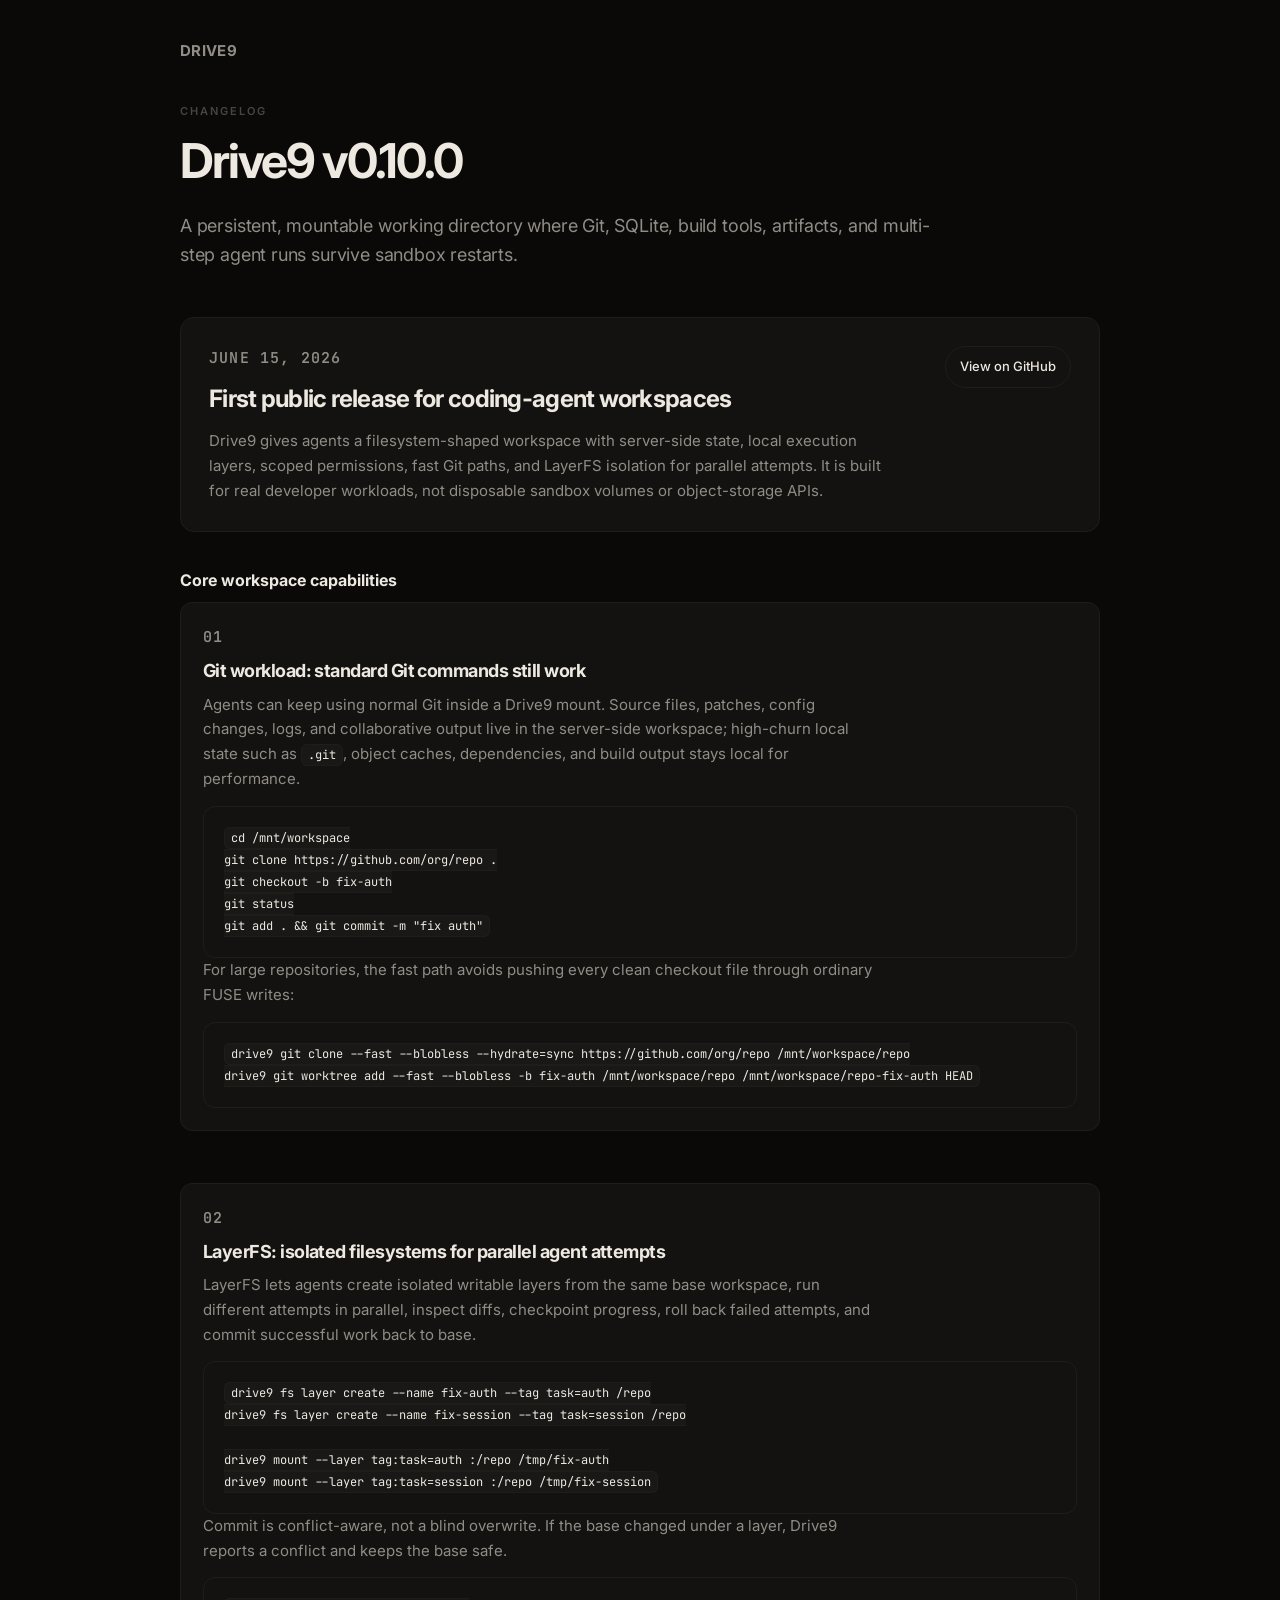
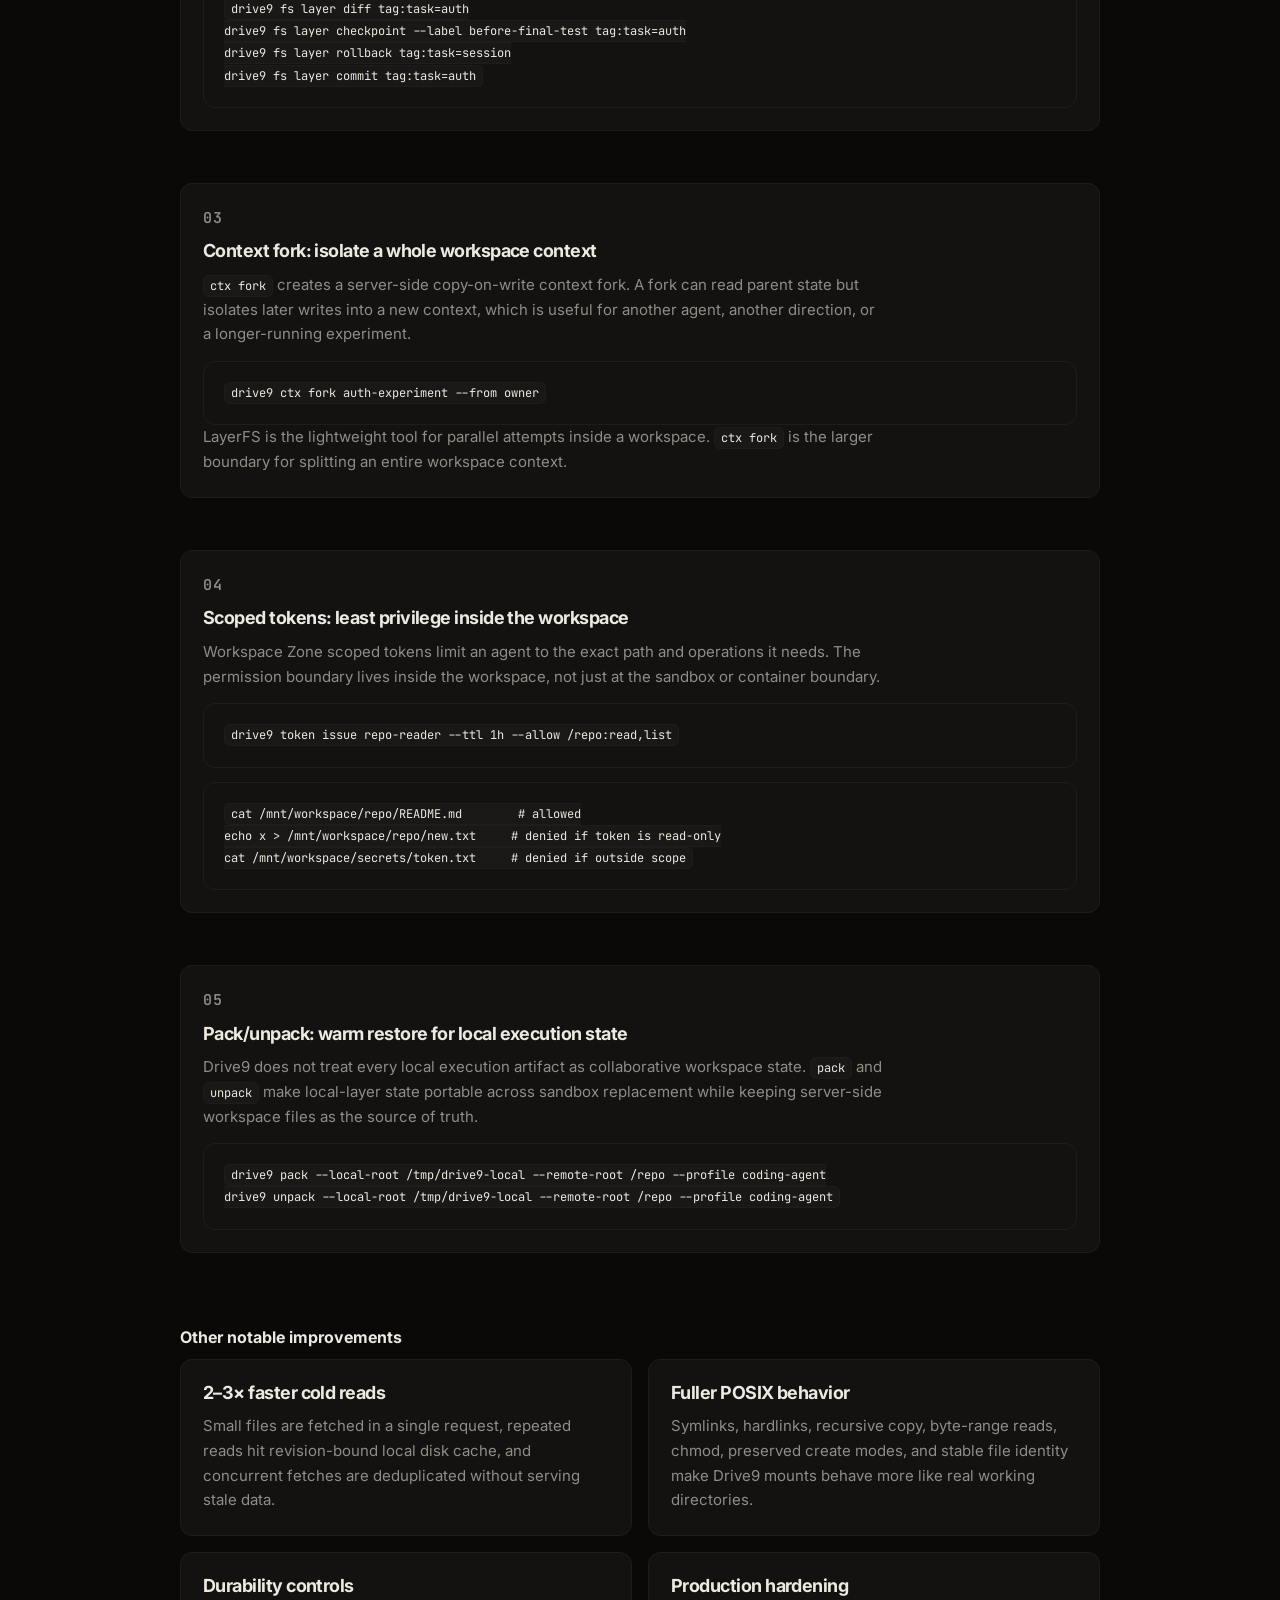
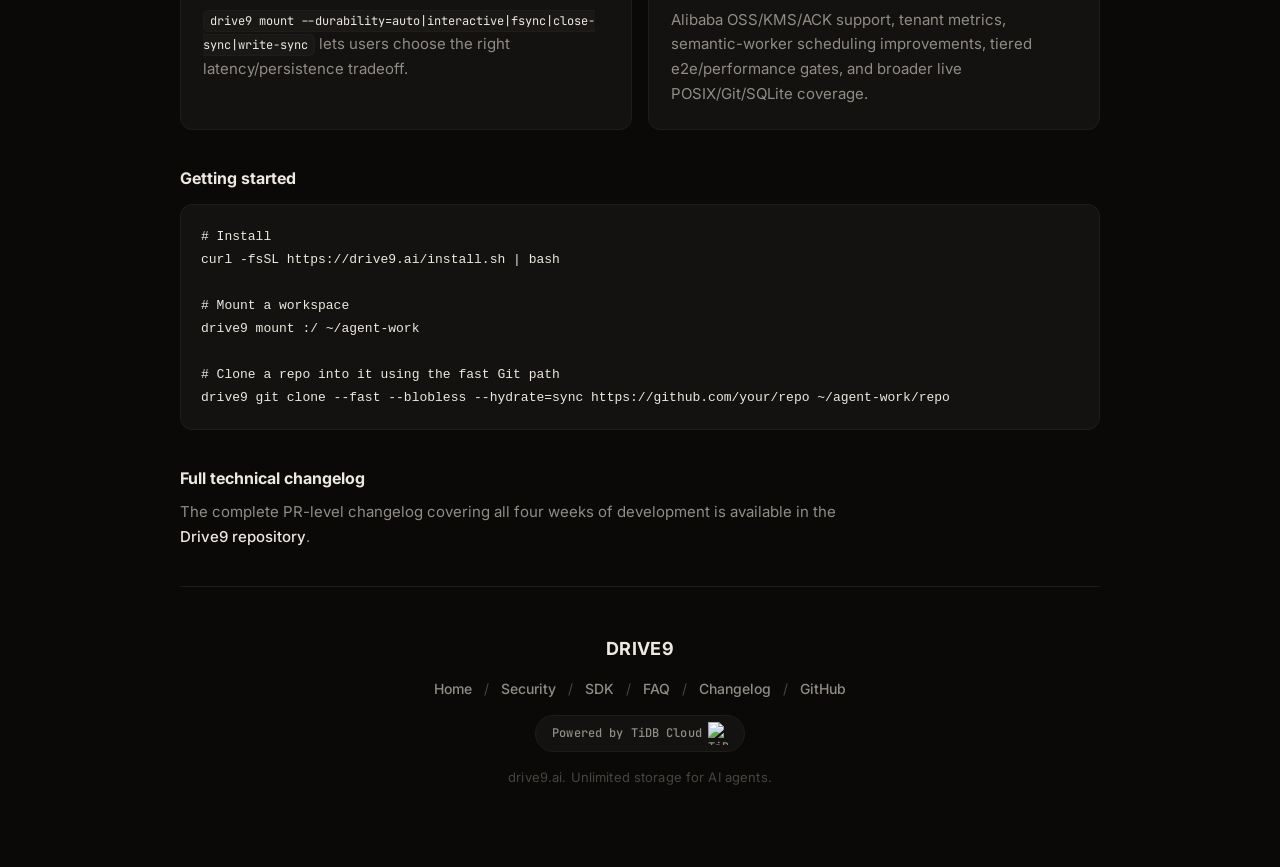
==== commit cf86b262: "site: align changelog with release notes" ====
--- a/site/changelog.html
+++ b/site/changelog.html
@@ -5,99 +5,8 @@
     <meta name="viewport" content="width=device-width, initial-scale=1.0">
     <title>Changelog — drive9</title>
     <link rel="icon" type="image/svg+xml" href="favicon.svg">
-    <meta name="description" content="Drive9 v0.10.0: a persistent, mountable working directory for coding agents — Git-native workflows, LayerFS isolation, context forks, scoped tokens, and portable workspaces.">
+    <meta name="description" content="Drive9 v0.10.0 changelog: persistent agent workspaces with fast Git paths, LayerFS isolation, scoped permissions, and local-layer warm restore.">
     <link rel="stylesheet" href="styles.css">
-    <style>
-        /* Changelog-specific additions */
-        .release-section { margin-bottom: 48px; }
-        .release-section > h2 {
-            margin-bottom: 24px;
-            font-size: 20px;
-            font-weight: 700;
-            letter-spacing: -0.03em;
-            color: var(--ink);
-        }
-        .release-capability {
-            margin-bottom: 40px;
-            padding: 28px;
-            border: 1px solid var(--line);
-            border-radius: 14px;
-            background: var(--paper);
-        }
-        .release-capability h3 {
-            margin-bottom: 8px;
-            font-size: 18px;
-            font-weight: 700;
-            letter-spacing: -0.02em;
-            color: var(--ink);
-        }
-        .release-capability p {
-            max-width: 720px;
-            margin-bottom: 16px;
-            color: var(--muted);
-            font-size: 15px;
-            line-height: 1.7;
-        }
-        .release-capability p:last-child { margin-bottom: 0; }
-        .release-code {
-            overflow-x: auto;
-            margin: 16px 0;
-            padding: 18px 20px;
-            border: 1px solid var(--line);
-            border-radius: 10px;
-            background: var(--warm);
-            color: var(--ink);
-            font-family: 'JetBrains Mono', 'SFMono-Regular', Consolas, monospace;
-            font-size: 13px;
-            line-height: 1.7;
-            white-space: pre;
-        }
-        .release-code code { font-family: inherit; font-size: inherit; }
-        .release-bullets {
-            list-style: none;
-            padding: 0;
-            margin: 0 0 16px;
-        }
-        .release-bullets li {
-            position: relative;
-            padding-left: 16px;
-            margin-bottom: 10px;
-            max-width: 720px;
-            color: var(--muted);
-            font-size: 15px;
-            line-height: 1.65;
-        }
-        .release-bullets li::before {
-            content: '';
-            position: absolute;
-            left: 0;
-            top: 10px;
-            width: 5px;
-            height: 5px;
-            border-radius: 50%;
-            background: var(--faint);
-        }
-        .release-bullets li strong {
-            color: var(--ink);
-            font-weight: 600;
-        }
-        .release-bullets li code,
-        .release-capability code {
-            padding: 2px 6px;
-            border: 1px solid var(--line);
-            border-radius: 6px;
-            background: var(--warm);
-            font-family: 'JetBrains Mono', monospace;
-            font-size: 12px;
-            color: var(--ink);
-        }
-        .release-code code {
-            padding: 0;
-            border: none;
-            background: none;
-            border-radius: 0;
-        }
-    </style>
 </head>
 <body>
     <main class="page secondary-page release-page">
@@ -110,132 +19,106 @@
             <h1>Drive9 v0.10.0</h1>
 
             <p class="secondary-intro release-intro">
-                The first public release. A persistent, mountable working directory where standard developer tools keep working &mdash; Git, SQLite, build tools, artifacts, and multi-step agent runs &mdash; across sandboxes, clouds, and machines.
+                A persistent, mountable working directory where Git, SQLite, build tools, artifacts, and multi-step agent runs survive sandbox restarts.
             </p>
 
             <section class="release-hero-card" aria-label="Latest release summary">
                 <div>
                     <p class="release-date">June 15, 2026</p>
-                    <h2>A workspace, not a sandbox volume</h2>
+                    <h2>First public release for coding-agent workspaces</h2>
                     <p>
-                        An agent workspace should not be a disposable sandbox volume, and it should not force agents to use an object-storage API. Drive9 exposes a filesystem-shaped workspace with server-side state, local execution layers, scoped permissions, fast Git paths, and LayerFS isolation for parallel attempts.
+                        Drive9 gives agents a filesystem-shaped workspace with server-side state, local execution layers, scoped permissions, fast Git paths, and LayerFS isolation for parallel attempts. It is built for real developer workloads, not disposable sandbox volumes or object-storage APIs.
                     </p>
                 </div>
                 <a class="release-action" href="https://github.com/mem9-ai/drive9/releases/tag/v0.10.0" target="_blank" rel="noreferrer">View on GitHub</a>
             </section>
 
-            <!-- ===== CORE WORKSPACE CAPABILITIES ===== -->
-            <section class="release-section">
+            <section>
                 <h2>Core workspace capabilities</h2>
-
-                <!-- 1. Git workload -->
-                <div class="release-capability">
-                    <h3>1. Git workload: standard Git commands still work</h3>
-                    <p>
-                        Drive9 keeps the coding-agent workflow familiar. Agents use normal Git commands inside a mounted workspace &mdash; no special SDK required.
-                    </p>
-<pre class="release-code"><code>cd /mnt/workspace
+                <div class="release-timeline">
+                    <section class="release-week">
+                        <p class="release-week-date">01</p>
+                        <h3>Git workload: standard Git commands still work</h3>
+                        <p>Agents can keep using normal Git inside a Drive9 mount. Source files, patches, config changes, logs, and collaborative output live in the server-side workspace; high-churn local state such as <code>.git</code>, object caches, dependencies, and build output stays local for performance.</p>
+                        <pre class="release-code"><code>cd /mnt/workspace
 git clone https://github.com/org/repo .
 git checkout -b fix-auth
 git status
 git add . &amp;&amp; git commit -m "fix auth"</code></pre>
-                    <p>
-                        Source files, patches, config changes, and collaborative workspace output live in the server-side Drive9 workspace. High-churn local execution state &mdash; <code>.git</code> metadata, Git objects, hydrate cache, dependency directories, build output &mdash; stays in the local layer for performance.
-                    </p>
-                    <p>
-                        For large repositories, Drive9 adds a fast path that represents the clean tree as workspace metadata instead of pushing every file through FUSE writes:
-                    </p>
-<pre class="release-code"><code>drive9 git clone --fast --blobless --hydrate=sync https://github.com/org/repo /mnt/workspace/repo
+                        <p>For large repositories, the fast path avoids pushing every clean checkout file through ordinary FUSE writes:</p>
+                        <pre class="release-code"><code>drive9 git clone --fast --blobless --hydrate=sync https://github.com/org/repo /mnt/workspace/repo
 drive9 git worktree add --fast --blobless -b fix-auth /mnt/workspace/repo /mnt/workspace/repo-fix-auth HEAD</code></pre>
-                </div>
+                    </section>
 
-                <!-- 2. LayerFS -->
-                <div class="release-capability">
-                    <h3>2. LayerFS: isolated filesystems for parallel agent attempts</h3>
-                    <p>
-                        LayerFS is the most important workspace primitive in this release. It lets agents create isolated writable layers from the same base workspace, run different attempts in parallel, inspect the diff, checkpoint progress, roll back failed attempts, and commit successful work back to base.
-                    </p>
-<pre class="release-code"><code># Create two isolated layers from the same base path.
-drive9 fs layer create --name fix-auth --tag task=auth /repo
+                    <section class="release-week">
+                        <p class="release-week-date">02</p>
+                        <h3>LayerFS: isolated filesystems for parallel agent attempts</h3>
+                        <p>LayerFS lets agents create isolated writable layers from the same base workspace, run different attempts in parallel, inspect diffs, checkpoint progress, roll back failed attempts, and commit successful work back to base.</p>
+                        <pre class="release-code"><code>drive9 fs layer create --name fix-auth --tag task=auth /repo
 drive9 fs layer create --name fix-session --tag task=session /repo
 
-# Mount each layer into a separate sandbox or local path.
 drive9 mount --layer tag:task=auth :/repo /tmp/fix-auth
 drive9 mount --layer tag:task=session :/repo /tmp/fix-session</code></pre>
-                    <p>
-                        Each layer has its own write space. Agent A can test a <code>rateLimit(user)</code> fix while Agent B tries a cache-based session fix. The base workspace remains unchanged until a layer is committed.
-                    </p>
-<pre class="release-code"><code>drive9 fs layer diff tag:task=auth
+                        <p>Commit is conflict-aware, not a blind overwrite. If the base changed under a layer, Drive9 reports a conflict and keeps the base safe.</p>
+                        <pre class="release-code"><code>drive9 fs layer diff tag:task=auth
 drive9 fs layer checkpoint --label before-final-test tag:task=auth
 drive9 fs layer rollback tag:task=session
 drive9 fs layer commit tag:task=auth</code></pre>
-                    <p>
-                        Commit is conflict-aware, not a blind overwrite. If the base changed under a layer, Drive9 reports a conflict and keeps the base safe. Failed or stale attempts do not silently replace newer work.
-                    </p>
-                </div>
+                    </section>
 
-                <!-- 3. Context fork -->
-                <div class="release-capability">
-                    <h3>3. Context fork: isolate a whole workspace context</h3>
-                    <p>
-                        For larger experiments, Drive9 supports server-side copy-on-write context forks. A fork can read the parent state but isolates later writes into a new context.
-                    </p>
-<pre class="release-code"><code>drive9 ctx fork auth-experiment --from owner</code></pre>
-                    <p>
-                        It is heavier than a layer and is intended for full workspace branches: another agent, another direction, or a longer-running experiment that should not mutate the parent context. LayerFS is the lightweight tool for parallel attempts inside a workspace; <code>ctx fork</code> is the larger boundary for splitting an entire workspace context.
-                    </p>
-                </div>
+                    <section class="release-week">
+                        <p class="release-week-date">03</p>
+                        <h3>Context fork: isolate a whole workspace context</h3>
+                        <p><code>ctx fork</code> creates a server-side copy-on-write context fork. A fork can read parent state but isolates later writes into a new context, which is useful for another agent, another direction, or a longer-running experiment.</p>
+                        <pre class="release-code"><code>drive9 ctx fork auth-experiment --from owner</code></pre>
+                        <p>LayerFS is the lightweight tool for parallel attempts inside a workspace. <code>ctx fork</code> is the larger boundary for splitting an entire workspace context.</p>
+                    </section>
 
-                <!-- 4. Scoped tokens -->
-                <div class="release-capability">
-                    <h3>4. Scoped tokens: least privilege inside the workspace</h3>
-                    <p>
-                        Long-running agents should not automatically receive full read/write access to the whole workspace. Workspace Zone scoped tokens limit an agent to the exact paths and operations it needs.
-                    </p>
-<pre class="release-code"><code># Issue a token that can only read/list /repo.
-drive9 token issue repo-reader --ttl 1h --allow /repo:read,list</code></pre>
-                    <p>
-                        With that token, the permission boundary is inside the workspace:
-                    </p>
-<pre class="release-code"><code>cat /mnt/workspace/repo/README.md        # allowed
-echo x > /mnt/workspace/repo/new.txt     # denied if token is read-only
+                    <section class="release-week">
+                        <p class="release-week-date">04</p>
+                        <h3>Scoped tokens: least privilege inside the workspace</h3>
+                        <p>Workspace Zone scoped tokens limit an agent to the exact path and operations it needs. The permission boundary lives inside the workspace, not just at the sandbox or container boundary.</p>
+                        <pre class="release-code"><code>drive9 token issue repo-reader --ttl 1h --allow /repo:read,list</code></pre>
+                        <pre class="release-code"><code>cat /mnt/workspace/repo/README.md        # allowed
+echo x &gt; /mnt/workspace/repo/new.txt     # denied if token is read-only
 cat /mnt/workspace/secrets/token.txt     # denied if outside scope</code></pre>
-                    <p>
-                        Owners can issue and revoke scoped tokens from the CLI/API. Access is no longer just &ldquo;can this sandbox see the whole disk?&rdquo;
-                    </p>
-                </div>
+                    </section>
 
-                <!-- 5. Pack/unpack -->
-                <div class="release-capability">
-                    <h3>5. Pack/unpack: warm restore for local execution state</h3>
-                    <p>
-                        Drive9 does not treat every local execution artifact as collaborative workspace state. The coding-agent profile keeps <code>.git</code>, dependency caches, build output, and tool caches in the local layer. <code>drive9 pack</code> and <code>drive9 unpack</code> make that local layer portable:
-                    </p>
-<pre class="release-code"><code>drive9 pack --local-root /tmp/drive9-local --remote-root /repo --profile coding-agent
+                    <section class="release-week">
+                        <p class="release-week-date">05</p>
+                        <h3>Pack/unpack: warm restore for local execution state</h3>
+                        <p>Drive9 does not treat every local execution artifact as collaborative workspace state. <code>pack</code> and <code>unpack</code> make local-layer state portable across sandbox replacement while keeping server-side workspace files as the source of truth.</p>
+                        <pre class="release-code"><code>drive9 pack --local-root /tmp/drive9-local --remote-root /repo --profile coding-agent
 drive9 unpack --local-root /tmp/drive9-local --remote-root /repo --profile coding-agent</code></pre>
-                    <p>
-                        This is a warm-restore mechanism for sandbox replacement. The server-side workspace remains the source of truth for collaborative files; pack/unpack restores expensive local execution state that should not be lost between sandboxes.
-                    </p>
+                    </section>
                 </div>
             </section>
 
-            <!-- ===== OTHER NOTABLE IMPROVEMENTS ===== -->
-            <section class="release-section">
+            <section>
                 <h2>Other notable improvements</h2>
-                <ul class="release-bullets">
-                    <li><strong>2&ndash;3&times; faster cold reads</strong> &mdash; Small files are fetched in a single request, repeated reads hit revision-bound local disk cache, and concurrent fetches are deduplicated without serving stale data.</li>
-                    <li><strong>Fuller POSIX behavior</strong> &mdash; Symlinks, hardlinks, recursive copy (<code>drive9 fs cp -r</code>), byte-range reads (<code>drive9 fs cat --offset --length</code>), chmod, preserved create modes, and stable file identity.</li>
-                    <li><strong>Durability controls</strong> &mdash; <code>drive9 mount --durability=auto|interactive|fsync|close-sync|write-sync</code> lets users choose the right latency/persistence tradeoff. FUSE crash-recovery hardening protects staged writes between <code>fsync</code> and async commit.</li>
-                    <li><strong>Portable profile</strong> &mdash; A built-in profile for moving local overlay state across machines and sandboxes.</li>
-                    <li><strong>Kotlin and Swift SDKs</strong> &mdash; Native mobile/JVM SDK coverage alongside existing Python and JavaScript SDKs.</li>
-                    <li><strong>Production hardening</strong> &mdash; Alibaba OSS/KMS/ACK support, tenant metrics, semantic-worker scheduling, tiered e2e/performance gates, and broader live POSIX/Git/SQLite coverage.</li>
-                </ul>
+                <div class="release-grid">
+                    <div class="release-card">
+                        <h3>2–3× faster cold reads</h3>
+                        <p>Small files are fetched in a single request, repeated reads hit revision-bound local disk cache, and concurrent fetches are deduplicated without serving stale data.</p>
+                    </div>
+                    <div class="release-card">
+                        <h3>Fuller POSIX behavior</h3>
+                        <p>Symlinks, hardlinks, recursive copy, byte-range reads, chmod, preserved create modes, and stable file identity make Drive9 mounts behave more like real working directories.</p>
+                    </div>
+                    <div class="release-card">
+                        <h3>Durability controls</h3>
+                        <p><code>drive9 mount --durability=auto|interactive|fsync|close-sync|write-sync</code> lets users choose the right latency/persistence tradeoff.</p>
+                    </div>
+                    <div class="release-card">
+                        <h3>Production hardening</h3>
+                        <p>Alibaba OSS/KMS/ACK support, tenant metrics, semantic-worker scheduling improvements, tiered e2e/performance gates, and broader live POSIX/Git/SQLite coverage.</p>
+                    </div>
+                </div>
             </section>
 
-            <!-- ===== GETTING STARTED ===== -->
-            <section class="release-section">
+            <section>
                 <h2>Getting started</h2>
-<pre class="release-code"><code># Install
+                <pre class="release-code"><code># Install
 curl -fsSL https://drive9.ai/install.sh | bash
 
 # Mount a workspace
@@ -245,11 +128,10 @@
 drive9 git clone --fast --blobless --hydrate=sync https://github.com/your/repo ~/agent-work/repo</code></pre>
             </section>
 
-            <!-- ===== FULL NOTES ===== -->
             <section class="release-footnote">
                 <h2>Full technical changelog</h2>
                 <p>
-                    The complete PR-level changelog covering all four weeks of development is available in the <a href="https://github.com/mem9-ai/drive9/blob/main/docs/release-notes/2026-05-18-to-2026-06-14.md" target="_blank" rel="noreferrer">Drive9 repository</a> and on the <a href="https://github.com/mem9-ai/drive9/releases/tag/v0.10.0" target="_blank" rel="noreferrer">GitHub Release page</a>.
+                    The complete PR-level changelog covering all four weeks of development is available in the <a href="https://github.com/mem9-ai/drive9/blob/main/docs/release-notes/2026-05-18-to-2026-06-14.md" target="_blank" rel="noreferrer">Drive9 repository</a>.
                 </p>
             </section>
         </article>
--- a/site/styles.css
+++ b/site/styles.css
@@ -595,3 +595,34 @@
         grid-template-columns: 1fr;
     }
 }
+
+
+.release-code {
+    overflow-x: auto;
+    margin: 14px 0 0;
+    padding: 20px;
+    border: 1px solid var(--line);
+    border-radius: 12px;
+    background: var(--paper);
+    color: var(--ink);
+    font-family: 'JetBrains Mono', monospace;
+    font-size: 13px;
+    line-height: 1.7;
+}
+
+.release-card code,
+.release-week code {
+    padding: 2px 6px;
+    border: 1px solid var(--line);
+    border-radius: 6px;
+    background: var(--warm);
+    font-family: 'JetBrains Mono', monospace;
+    font-size: 12px;
+    color: var(--ink);
+}
+
+.release-week p {
+    color: var(--muted);
+    font-size: 15px;
+    line-height: 1.7;
+}
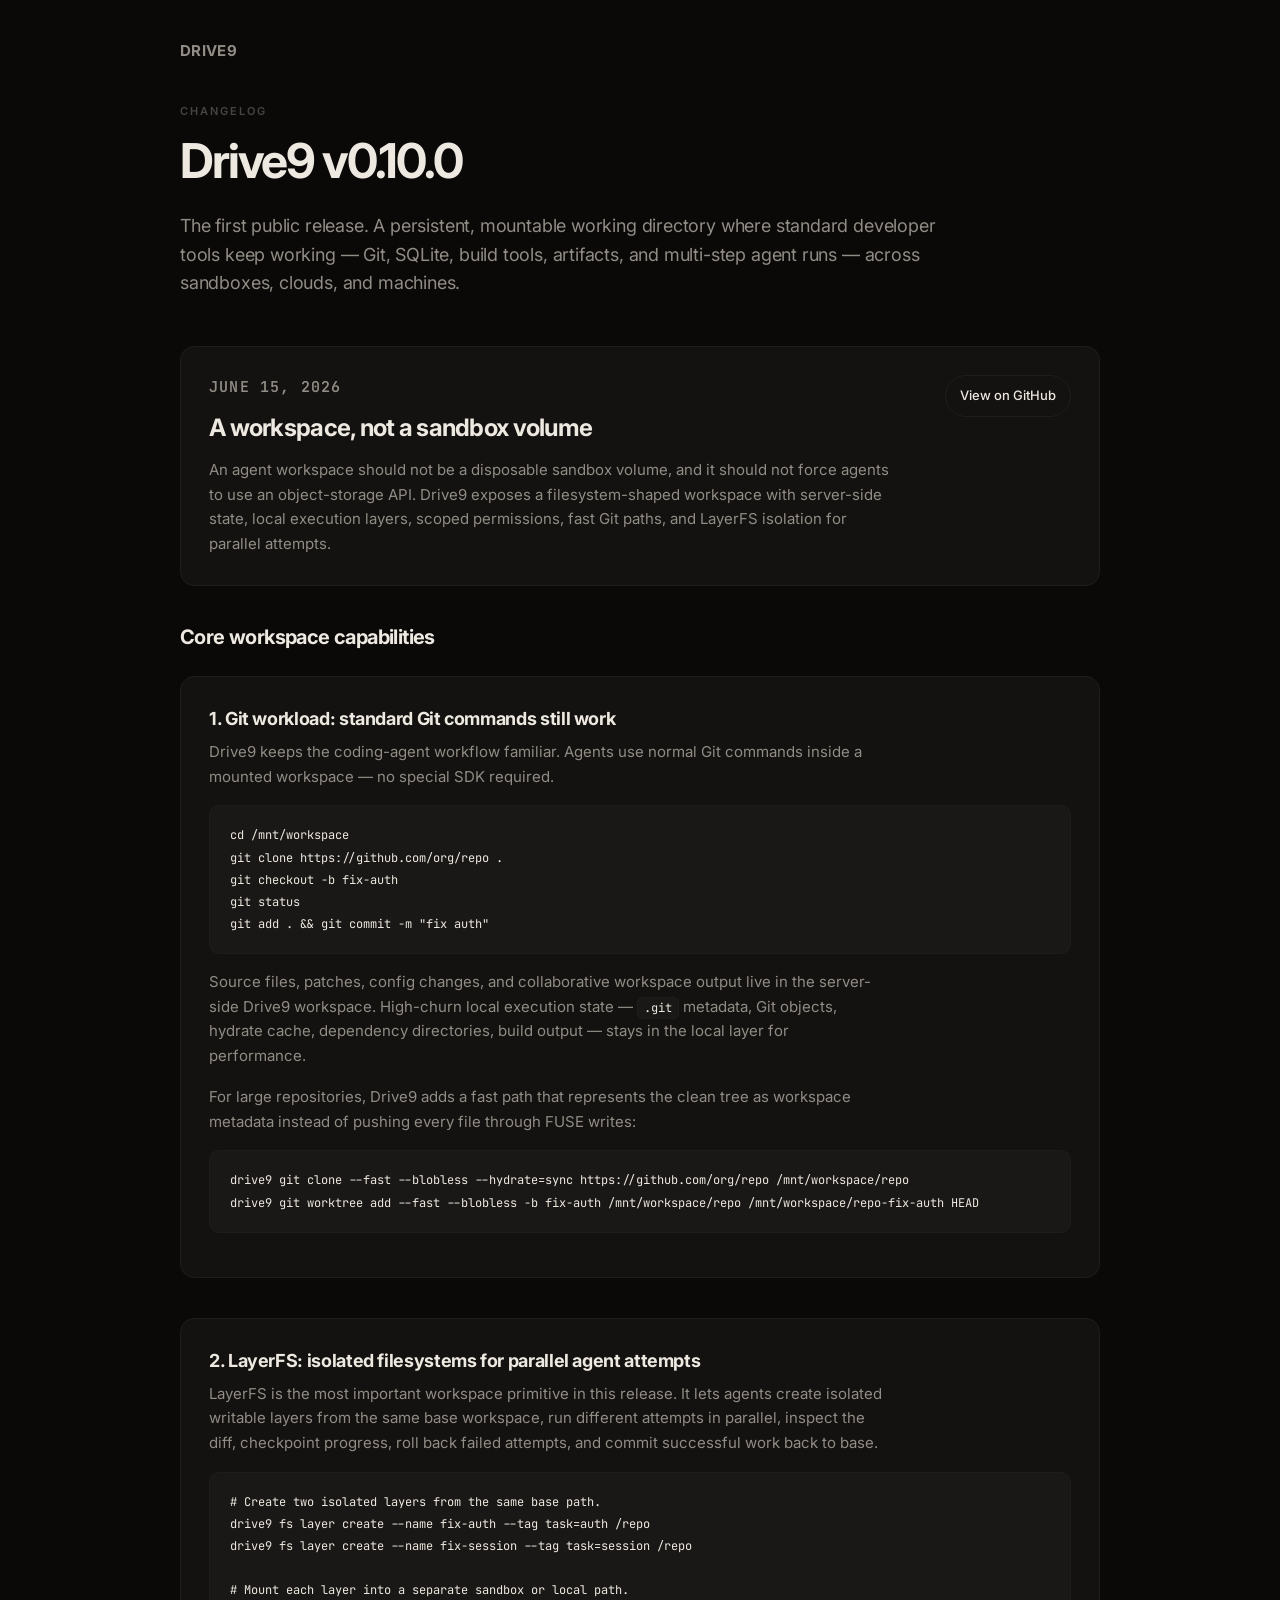
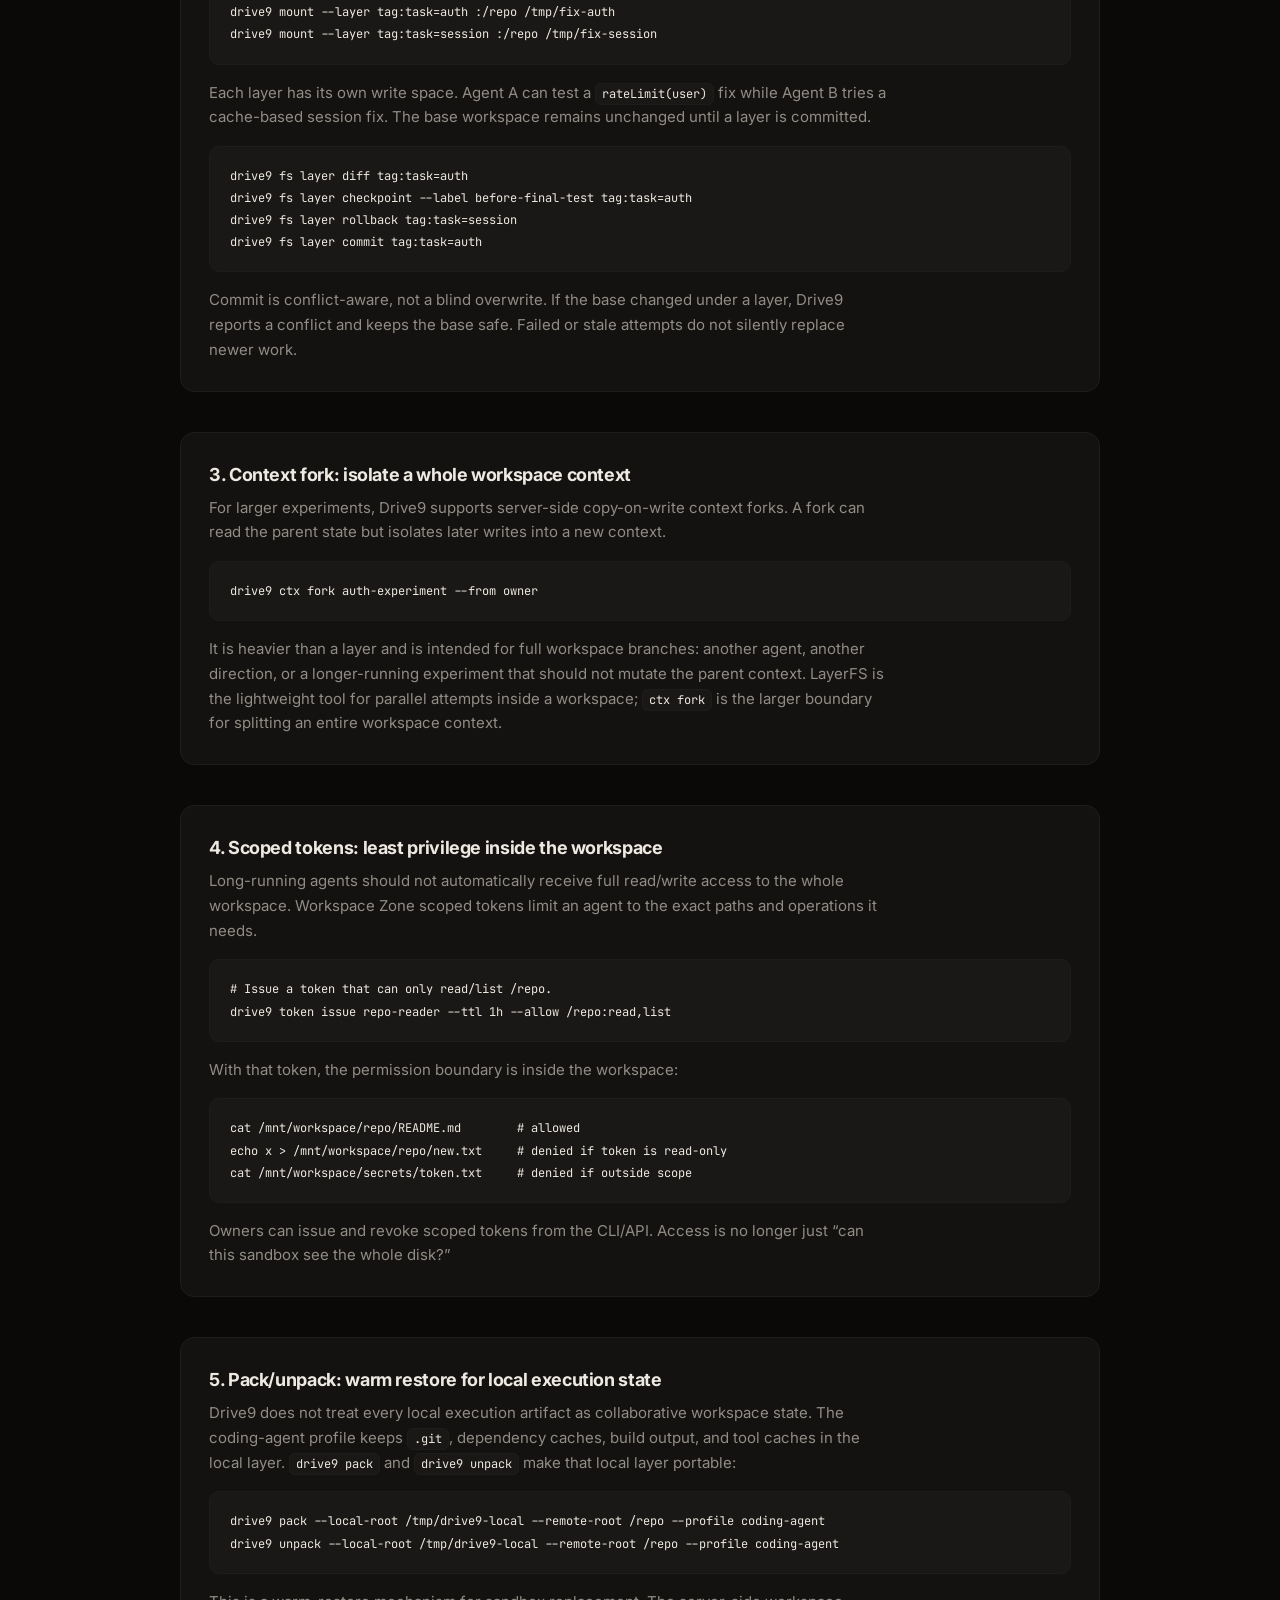
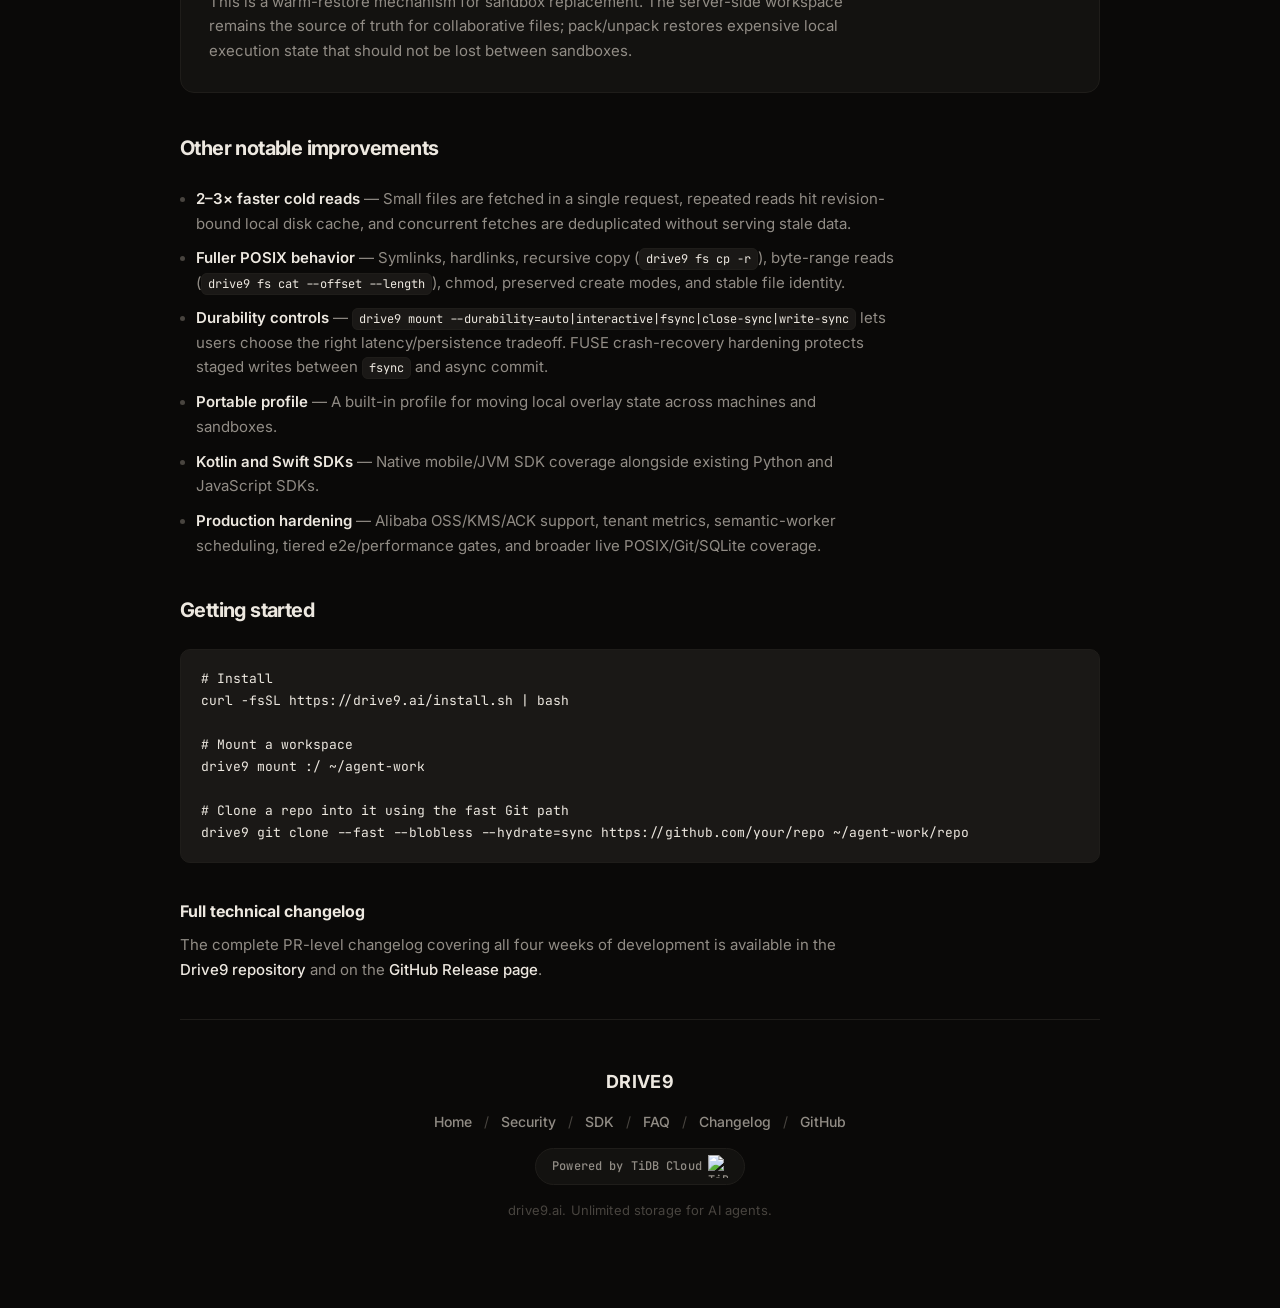
==== commit 21dd9528: "Merge pull request #36 from mem9-ai/changelog-sync-release changelog: sync v0.10.0 with GitHub Relea" ====
--- a/site/changelog.html
+++ b/site/changelog.html
@@ -5,8 +5,99 @@
     <meta name="viewport" content="width=device-width, initial-scale=1.0">
     <title>Changelog — drive9</title>
     <link rel="icon" type="image/svg+xml" href="favicon.svg">
-    <meta name="description" content="Drive9 v0.10.0 changelog: persistent agent workspaces with fast Git paths, LayerFS isolation, scoped permissions, and local-layer warm restore.">
+    <meta name="description" content="Drive9 v0.10.0: a persistent, mountable working directory for coding agents — Git-native workflows, LayerFS isolation, context forks, scoped tokens, and portable workspaces.">
     <link rel="stylesheet" href="styles.css">
+    <style>
+        /* Changelog-specific additions */
+        .release-section { margin-bottom: 48px; }
+        .release-section > h2 {
+            margin-bottom: 24px;
+            font-size: 20px;
+            font-weight: 700;
+            letter-spacing: -0.03em;
+            color: var(--ink);
+        }
+        .release-capability {
+            margin-bottom: 40px;
+            padding: 28px;
+            border: 1px solid var(--line);
+            border-radius: 14px;
+            background: var(--paper);
+        }
+        .release-capability h3 {
+            margin-bottom: 8px;
+            font-size: 18px;
+            font-weight: 700;
+            letter-spacing: -0.02em;
+            color: var(--ink);
+        }
+        .release-capability p {
+            max-width: 720px;
+            margin-bottom: 16px;
+            color: var(--muted);
+            font-size: 15px;
+            line-height: 1.7;
+        }
+        .release-capability p:last-child { margin-bottom: 0; }
+        .release-code {
+            overflow-x: auto;
+            margin: 16px 0;
+            padding: 18px 20px;
+            border: 1px solid var(--line);
+            border-radius: 10px;
+            background: var(--warm);
+            color: var(--ink);
+            font-family: 'JetBrains Mono', 'SFMono-Regular', Consolas, monospace;
+            font-size: 13px;
+            line-height: 1.7;
+            white-space: pre;
+        }
+        .release-code code { font-family: inherit; font-size: inherit; }
+        .release-bullets {
+            list-style: none;
+            padding: 0;
+            margin: 0 0 16px;
+        }
+        .release-bullets li {
+            position: relative;
+            padding-left: 16px;
+            margin-bottom: 10px;
+            max-width: 720px;
+            color: var(--muted);
+            font-size: 15px;
+            line-height: 1.65;
+        }
+        .release-bullets li::before {
+            content: '';
+            position: absolute;
+            left: 0;
+            top: 10px;
+            width: 5px;
+            height: 5px;
+            border-radius: 50%;
+            background: var(--faint);
+        }
+        .release-bullets li strong {
+            color: var(--ink);
+            font-weight: 600;
+        }
+        .release-bullets li code,
+        .release-capability code {
+            padding: 2px 6px;
+            border: 1px solid var(--line);
+            border-radius: 6px;
+            background: var(--warm);
+            font-family: 'JetBrains Mono', monospace;
+            font-size: 12px;
+            color: var(--ink);
+        }
+        .release-code code {
+            padding: 0;
+            border: none;
+            background: none;
+            border-radius: 0;
+        }
+    </style>
 </head>
 <body>
     <main class="page secondary-page release-page">
@@ -19,106 +110,132 @@
             <h1>Drive9 v0.10.0</h1>
 
             <p class="secondary-intro release-intro">
-                A persistent, mountable working directory where Git, SQLite, build tools, artifacts, and multi-step agent runs survive sandbox restarts.
+                The first public release. A persistent, mountable working directory where standard developer tools keep working &mdash; Git, SQLite, build tools, artifacts, and multi-step agent runs &mdash; across sandboxes, clouds, and machines.
             </p>
 
             <section class="release-hero-card" aria-label="Latest release summary">
                 <div>
                     <p class="release-date">June 15, 2026</p>
-                    <h2>First public release for coding-agent workspaces</h2>
-                    <p>
-                        Drive9 gives agents a filesystem-shaped workspace with server-side state, local execution layers, scoped permissions, fast Git paths, and LayerFS isolation for parallel attempts. It is built for real developer workloads, not disposable sandbox volumes or object-storage APIs.
+                    <h2>A workspace, not a sandbox volume</h2>
+                    <p>
+                        An agent workspace should not be a disposable sandbox volume, and it should not force agents to use an object-storage API. Drive9 exposes a filesystem-shaped workspace with server-side state, local execution layers, scoped permissions, fast Git paths, and LayerFS isolation for parallel attempts.
                     </p>
                 </div>
                 <a class="release-action" href="https://github.com/mem9-ai/drive9/releases/tag/v0.10.0" target="_blank" rel="noreferrer">View on GitHub</a>
             </section>
 
-            <section>
+            <!-- ===== CORE WORKSPACE CAPABILITIES ===== -->
+            <section class="release-section">
                 <h2>Core workspace capabilities</h2>
-                <div class="release-timeline">
-                    <section class="release-week">
-                        <p class="release-week-date">01</p>
-                        <h3>Git workload: standard Git commands still work</h3>
-                        <p>Agents can keep using normal Git inside a Drive9 mount. Source files, patches, config changes, logs, and collaborative output live in the server-side workspace; high-churn local state such as <code>.git</code>, object caches, dependencies, and build output stays local for performance.</p>
-                        <pre class="release-code"><code>cd /mnt/workspace
+
+                <!-- 1. Git workload -->
+                <div class="release-capability">
+                    <h3>1. Git workload: standard Git commands still work</h3>
+                    <p>
+                        Drive9 keeps the coding-agent workflow familiar. Agents use normal Git commands inside a mounted workspace &mdash; no special SDK required.
+                    </p>
+<pre class="release-code"><code>cd /mnt/workspace
 git clone https://github.com/org/repo .
 git checkout -b fix-auth
 git status
 git add . &amp;&amp; git commit -m "fix auth"</code></pre>
-                        <p>For large repositories, the fast path avoids pushing every clean checkout file through ordinary FUSE writes:</p>
-                        <pre class="release-code"><code>drive9 git clone --fast --blobless --hydrate=sync https://github.com/org/repo /mnt/workspace/repo
+                    <p>
+                        Source files, patches, config changes, and collaborative workspace output live in the server-side Drive9 workspace. High-churn local execution state &mdash; <code>.git</code> metadata, Git objects, hydrate cache, dependency directories, build output &mdash; stays in the local layer for performance.
+                    </p>
+                    <p>
+                        For large repositories, Drive9 adds a fast path that represents the clean tree as workspace metadata instead of pushing every file through FUSE writes:
+                    </p>
+<pre class="release-code"><code>drive9 git clone --fast --blobless --hydrate=sync https://github.com/org/repo /mnt/workspace/repo
 drive9 git worktree add --fast --blobless -b fix-auth /mnt/workspace/repo /mnt/workspace/repo-fix-auth HEAD</code></pre>
-                    </section>
-
-                    <section class="release-week">
-                        <p class="release-week-date">02</p>
-                        <h3>LayerFS: isolated filesystems for parallel agent attempts</h3>
-                        <p>LayerFS lets agents create isolated writable layers from the same base workspace, run different attempts in parallel, inspect diffs, checkpoint progress, roll back failed attempts, and commit successful work back to base.</p>
-                        <pre class="release-code"><code>drive9 fs layer create --name fix-auth --tag task=auth /repo
+                </div>
+
+                <!-- 2. LayerFS -->
+                <div class="release-capability">
+                    <h3>2. LayerFS: isolated filesystems for parallel agent attempts</h3>
+                    <p>
+                        LayerFS is the most important workspace primitive in this release. It lets agents create isolated writable layers from the same base workspace, run different attempts in parallel, inspect the diff, checkpoint progress, roll back failed attempts, and commit successful work back to base.
+                    </p>
+<pre class="release-code"><code># Create two isolated layers from the same base path.
+drive9 fs layer create --name fix-auth --tag task=auth /repo
 drive9 fs layer create --name fix-session --tag task=session /repo
 
+# Mount each layer into a separate sandbox or local path.
 drive9 mount --layer tag:task=auth :/repo /tmp/fix-auth
 drive9 mount --layer tag:task=session :/repo /tmp/fix-session</code></pre>
-                        <p>Commit is conflict-aware, not a blind overwrite. If the base changed under a layer, Drive9 reports a conflict and keeps the base safe.</p>
-                        <pre class="release-code"><code>drive9 fs layer diff tag:task=auth
+                    <p>
+                        Each layer has its own write space. Agent A can test a <code>rateLimit(user)</code> fix while Agent B tries a cache-based session fix. The base workspace remains unchanged until a layer is committed.
+                    </p>
+<pre class="release-code"><code>drive9 fs layer diff tag:task=auth
 drive9 fs layer checkpoint --label before-final-test tag:task=auth
 drive9 fs layer rollback tag:task=session
 drive9 fs layer commit tag:task=auth</code></pre>
-                    </section>
-
-                    <section class="release-week">
-                        <p class="release-week-date">03</p>
-                        <h3>Context fork: isolate a whole workspace context</h3>
-                        <p><code>ctx fork</code> creates a server-side copy-on-write context fork. A fork can read parent state but isolates later writes into a new context, which is useful for another agent, another direction, or a longer-running experiment.</p>
-                        <pre class="release-code"><code>drive9 ctx fork auth-experiment --from owner</code></pre>
-                        <p>LayerFS is the lightweight tool for parallel attempts inside a workspace. <code>ctx fork</code> is the larger boundary for splitting an entire workspace context.</p>
-                    </section>
-
-                    <section class="release-week">
-                        <p class="release-week-date">04</p>
-                        <h3>Scoped tokens: least privilege inside the workspace</h3>
-                        <p>Workspace Zone scoped tokens limit an agent to the exact path and operations it needs. The permission boundary lives inside the workspace, not just at the sandbox or container boundary.</p>
-                        <pre class="release-code"><code>drive9 token issue repo-reader --ttl 1h --allow /repo:read,list</code></pre>
-                        <pre class="release-code"><code>cat /mnt/workspace/repo/README.md        # allowed
-echo x &gt; /mnt/workspace/repo/new.txt     # denied if token is read-only
+                    <p>
+                        Commit is conflict-aware, not a blind overwrite. If the base changed under a layer, Drive9 reports a conflict and keeps the base safe. Failed or stale attempts do not silently replace newer work.
+                    </p>
+                </div>
+
+                <!-- 3. Context fork -->
+                <div class="release-capability">
+                    <h3>3. Context fork: isolate a whole workspace context</h3>
+                    <p>
+                        For larger experiments, Drive9 supports server-side copy-on-write context forks. A fork can read the parent state but isolates later writes into a new context.
+                    </p>
+<pre class="release-code"><code>drive9 ctx fork auth-experiment --from owner</code></pre>
+                    <p>
+                        It is heavier than a layer and is intended for full workspace branches: another agent, another direction, or a longer-running experiment that should not mutate the parent context. LayerFS is the lightweight tool for parallel attempts inside a workspace; <code>ctx fork</code> is the larger boundary for splitting an entire workspace context.
+                    </p>
+                </div>
+
+                <!-- 4. Scoped tokens -->
+                <div class="release-capability">
+                    <h3>4. Scoped tokens: least privilege inside the workspace</h3>
+                    <p>
+                        Long-running agents should not automatically receive full read/write access to the whole workspace. Workspace Zone scoped tokens limit an agent to the exact paths and operations it needs.
+                    </p>
+<pre class="release-code"><code># Issue a token that can only read/list /repo.
+drive9 token issue repo-reader --ttl 1h --allow /repo:read,list</code></pre>
+                    <p>
+                        With that token, the permission boundary is inside the workspace:
+                    </p>
+<pre class="release-code"><code>cat /mnt/workspace/repo/README.md        # allowed
+echo x > /mnt/workspace/repo/new.txt     # denied if token is read-only
 cat /mnt/workspace/secrets/token.txt     # denied if outside scope</code></pre>
-                    </section>
-
-                    <section class="release-week">
-                        <p class="release-week-date">05</p>
-                        <h3>Pack/unpack: warm restore for local execution state</h3>
-                        <p>Drive9 does not treat every local execution artifact as collaborative workspace state. <code>pack</code> and <code>unpack</code> make local-layer state portable across sandbox replacement while keeping server-side workspace files as the source of truth.</p>
-                        <pre class="release-code"><code>drive9 pack --local-root /tmp/drive9-local --remote-root /repo --profile coding-agent
+                    <p>
+                        Owners can issue and revoke scoped tokens from the CLI/API. Access is no longer just &ldquo;can this sandbox see the whole disk?&rdquo;
+                    </p>
+                </div>
+
+                <!-- 5. Pack/unpack -->
+                <div class="release-capability">
+                    <h3>5. Pack/unpack: warm restore for local execution state</h3>
+                    <p>
+                        Drive9 does not treat every local execution artifact as collaborative workspace state. The coding-agent profile keeps <code>.git</code>, dependency caches, build output, and tool caches in the local layer. <code>drive9 pack</code> and <code>drive9 unpack</code> make that local layer portable:
+                    </p>
+<pre class="release-code"><code>drive9 pack --local-root /tmp/drive9-local --remote-root /repo --profile coding-agent
 drive9 unpack --local-root /tmp/drive9-local --remote-root /repo --profile coding-agent</code></pre>
-                    </section>
-                </div>
-            </section>
-
-            <section>
+                    <p>
+                        This is a warm-restore mechanism for sandbox replacement. The server-side workspace remains the source of truth for collaborative files; pack/unpack restores expensive local execution state that should not be lost between sandboxes.
+                    </p>
+                </div>
+            </section>
+
+            <!-- ===== OTHER NOTABLE IMPROVEMENTS ===== -->
+            <section class="release-section">
                 <h2>Other notable improvements</h2>
-                <div class="release-grid">
-                    <div class="release-card">
-                        <h3>2–3× faster cold reads</h3>
-                        <p>Small files are fetched in a single request, repeated reads hit revision-bound local disk cache, and concurrent fetches are deduplicated without serving stale data.</p>
-                    </div>
-                    <div class="release-card">
-                        <h3>Fuller POSIX behavior</h3>
-                        <p>Symlinks, hardlinks, recursive copy, byte-range reads, chmod, preserved create modes, and stable file identity make Drive9 mounts behave more like real working directories.</p>
-                    </div>
-                    <div class="release-card">
-                        <h3>Durability controls</h3>
-                        <p><code>drive9 mount --durability=auto|interactive|fsync|close-sync|write-sync</code> lets users choose the right latency/persistence tradeoff.</p>
-                    </div>
-                    <div class="release-card">
-                        <h3>Production hardening</h3>
-                        <p>Alibaba OSS/KMS/ACK support, tenant metrics, semantic-worker scheduling improvements, tiered e2e/performance gates, and broader live POSIX/Git/SQLite coverage.</p>
-                    </div>
-                </div>
-            </section>
-
-            <section>
+                <ul class="release-bullets">
+                    <li><strong>2&ndash;3&times; faster cold reads</strong> &mdash; Small files are fetched in a single request, repeated reads hit revision-bound local disk cache, and concurrent fetches are deduplicated without serving stale data.</li>
+                    <li><strong>Fuller POSIX behavior</strong> &mdash; Symlinks, hardlinks, recursive copy (<code>drive9 fs cp -r</code>), byte-range reads (<code>drive9 fs cat --offset --length</code>), chmod, preserved create modes, and stable file identity.</li>
+                    <li><strong>Durability controls</strong> &mdash; <code>drive9 mount --durability=auto|interactive|fsync|close-sync|write-sync</code> lets users choose the right latency/persistence tradeoff. FUSE crash-recovery hardening protects staged writes between <code>fsync</code> and async commit.</li>
+                    <li><strong>Portable profile</strong> &mdash; A built-in profile for moving local overlay state across machines and sandboxes.</li>
+                    <li><strong>Kotlin and Swift SDKs</strong> &mdash; Native mobile/JVM SDK coverage alongside existing Python and JavaScript SDKs.</li>
+                    <li><strong>Production hardening</strong> &mdash; Alibaba OSS/KMS/ACK support, tenant metrics, semantic-worker scheduling, tiered e2e/performance gates, and broader live POSIX/Git/SQLite coverage.</li>
+                </ul>
+            </section>
+
+            <!-- ===== GETTING STARTED ===== -->
+            <section class="release-section">
                 <h2>Getting started</h2>
-                <pre class="release-code"><code># Install
+<pre class="release-code"><code># Install
 curl -fsSL https://drive9.ai/install.sh | bash
 
 # Mount a workspace
@@ -128,10 +245,11 @@
 drive9 git clone --fast --blobless --hydrate=sync https://github.com/your/repo ~/agent-work/repo</code></pre>
             </section>
 
+            <!-- ===== FULL NOTES ===== -->
             <section class="release-footnote">
                 <h2>Full technical changelog</h2>
                 <p>
-                    The complete PR-level changelog covering all four weeks of development is available in the <a href="https://github.com/mem9-ai/drive9/blob/main/docs/release-notes/2026-05-18-to-2026-06-14.md" target="_blank" rel="noreferrer">Drive9 repository</a>.
+                    The complete PR-level changelog covering all four weeks of development is available in the <a href="https://github.com/mem9-ai/drive9/blob/main/docs/release-notes/2026-05-18-to-2026-06-14.md" target="_blank" rel="noreferrer">Drive9 repository</a> and on the <a href="https://github.com/mem9-ai/drive9/releases/tag/v0.10.0" target="_blank" rel="noreferrer">GitHub Release page</a>.
                 </p>
             </section>
         </article>
